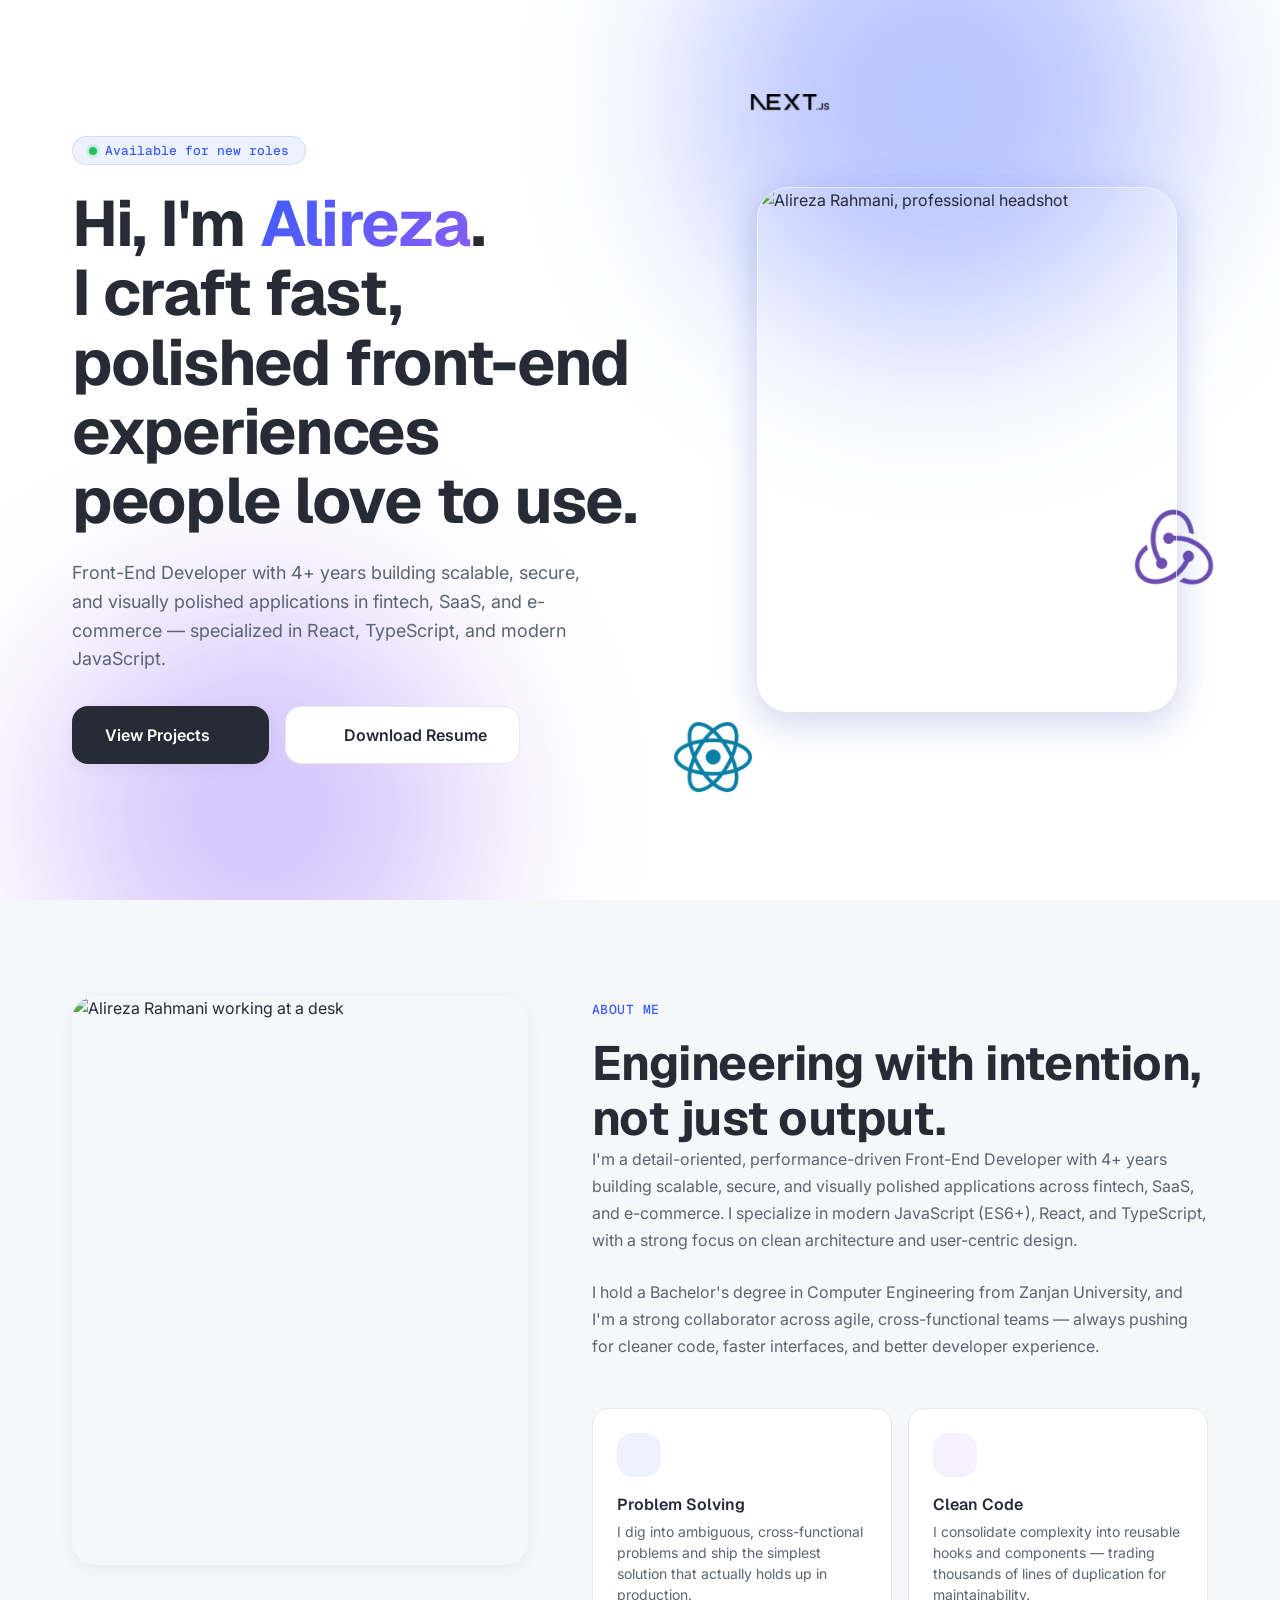
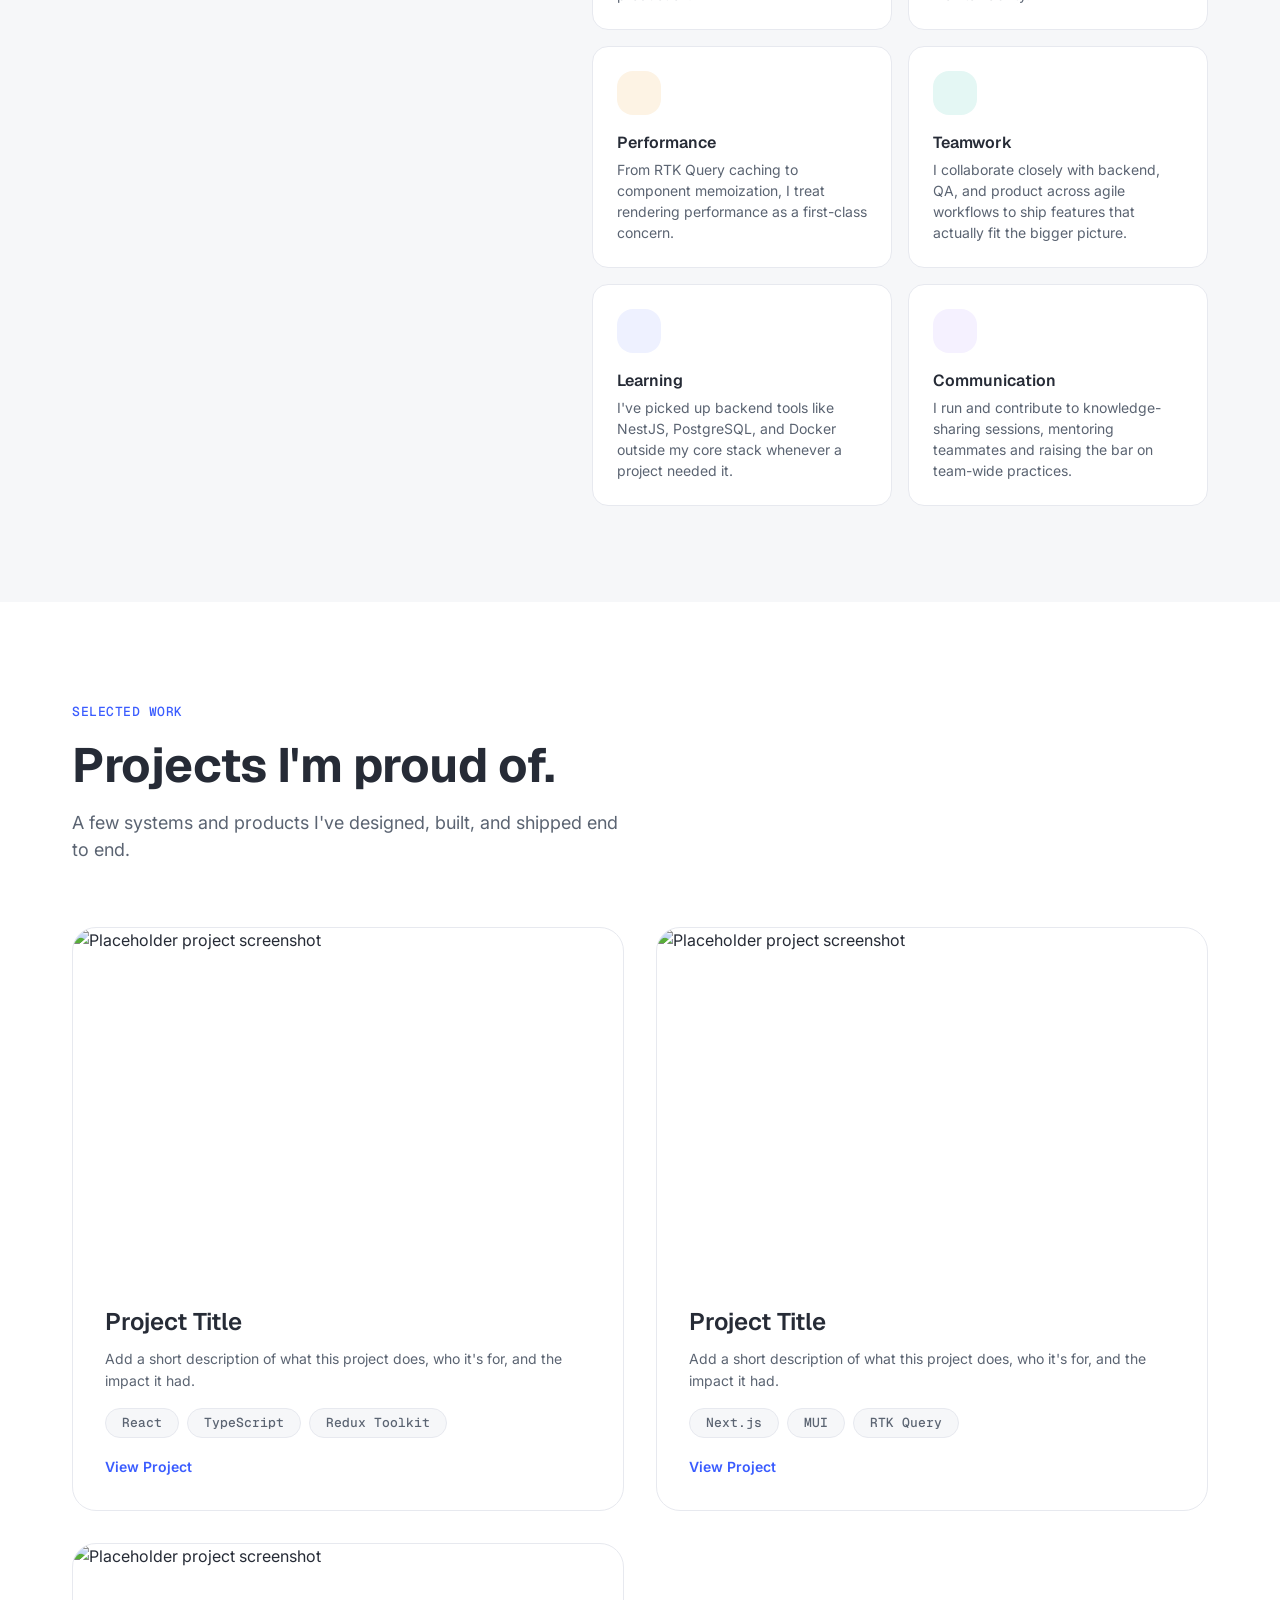
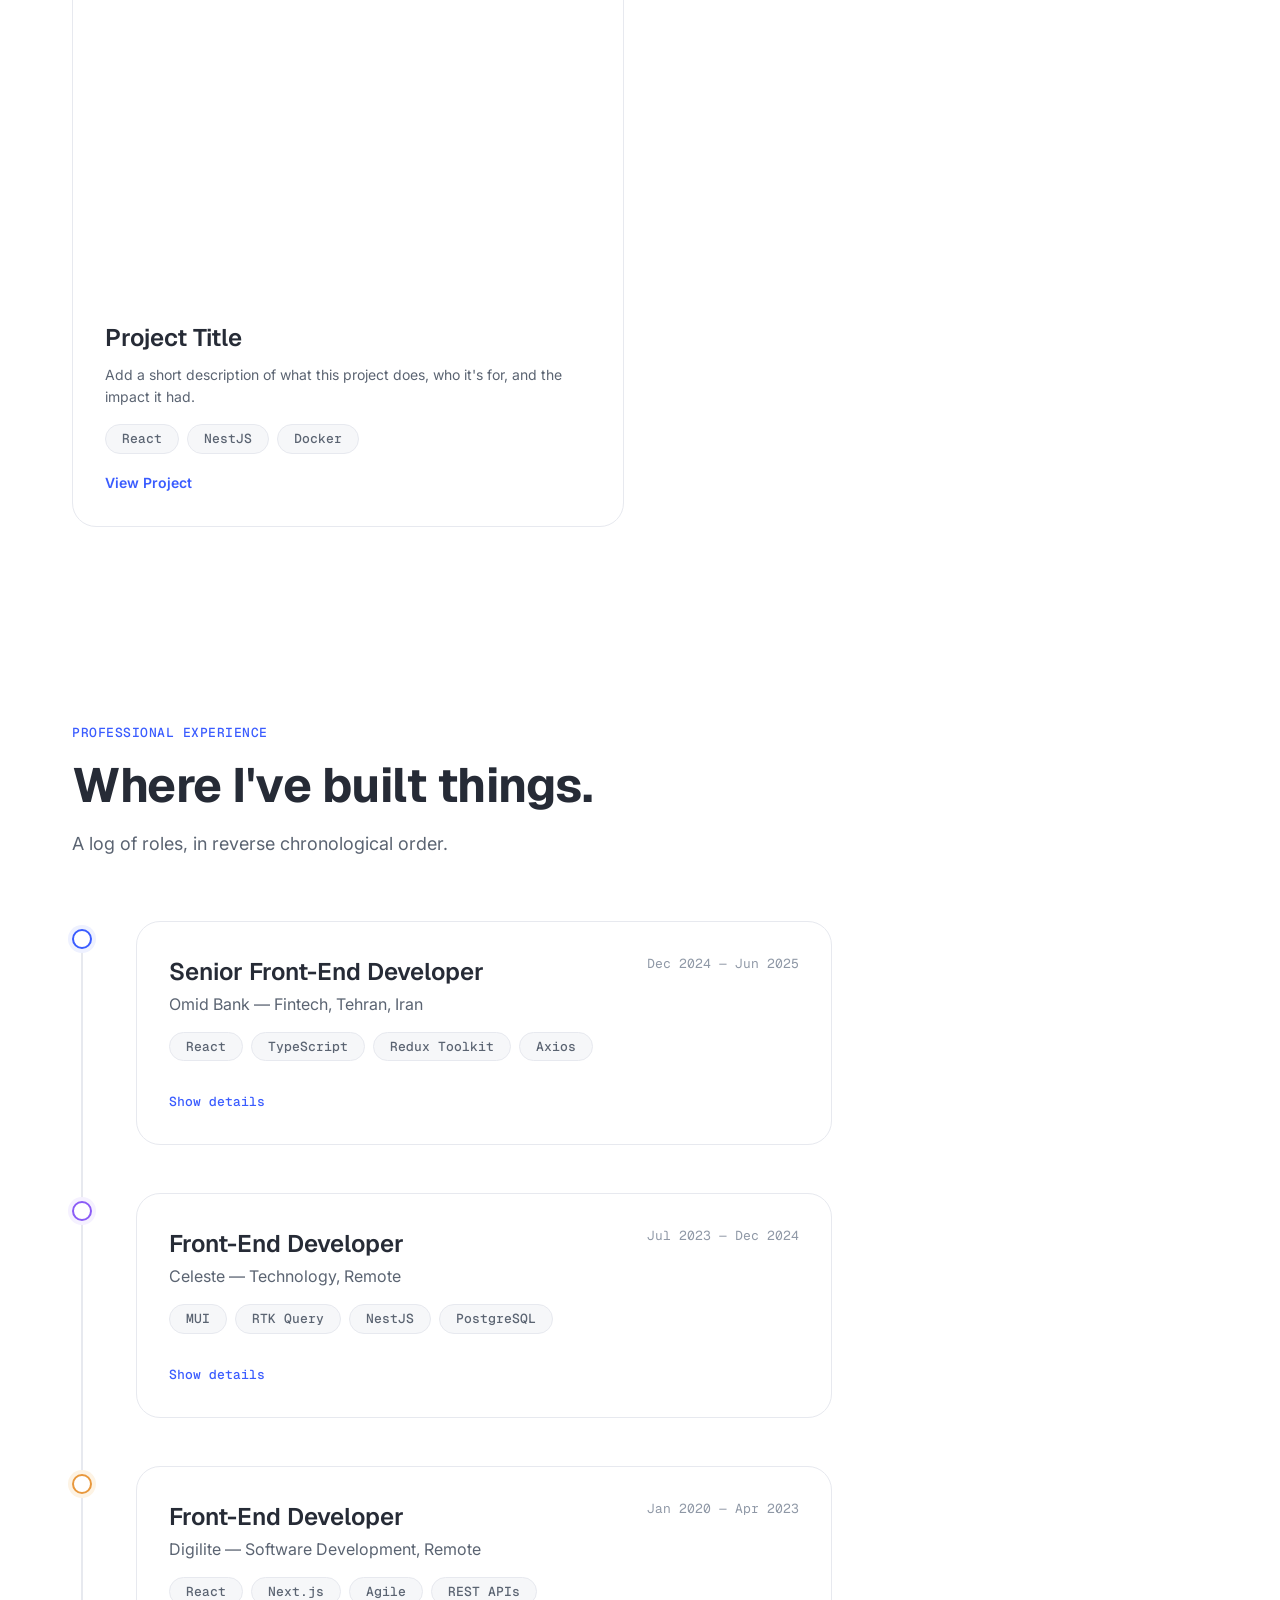
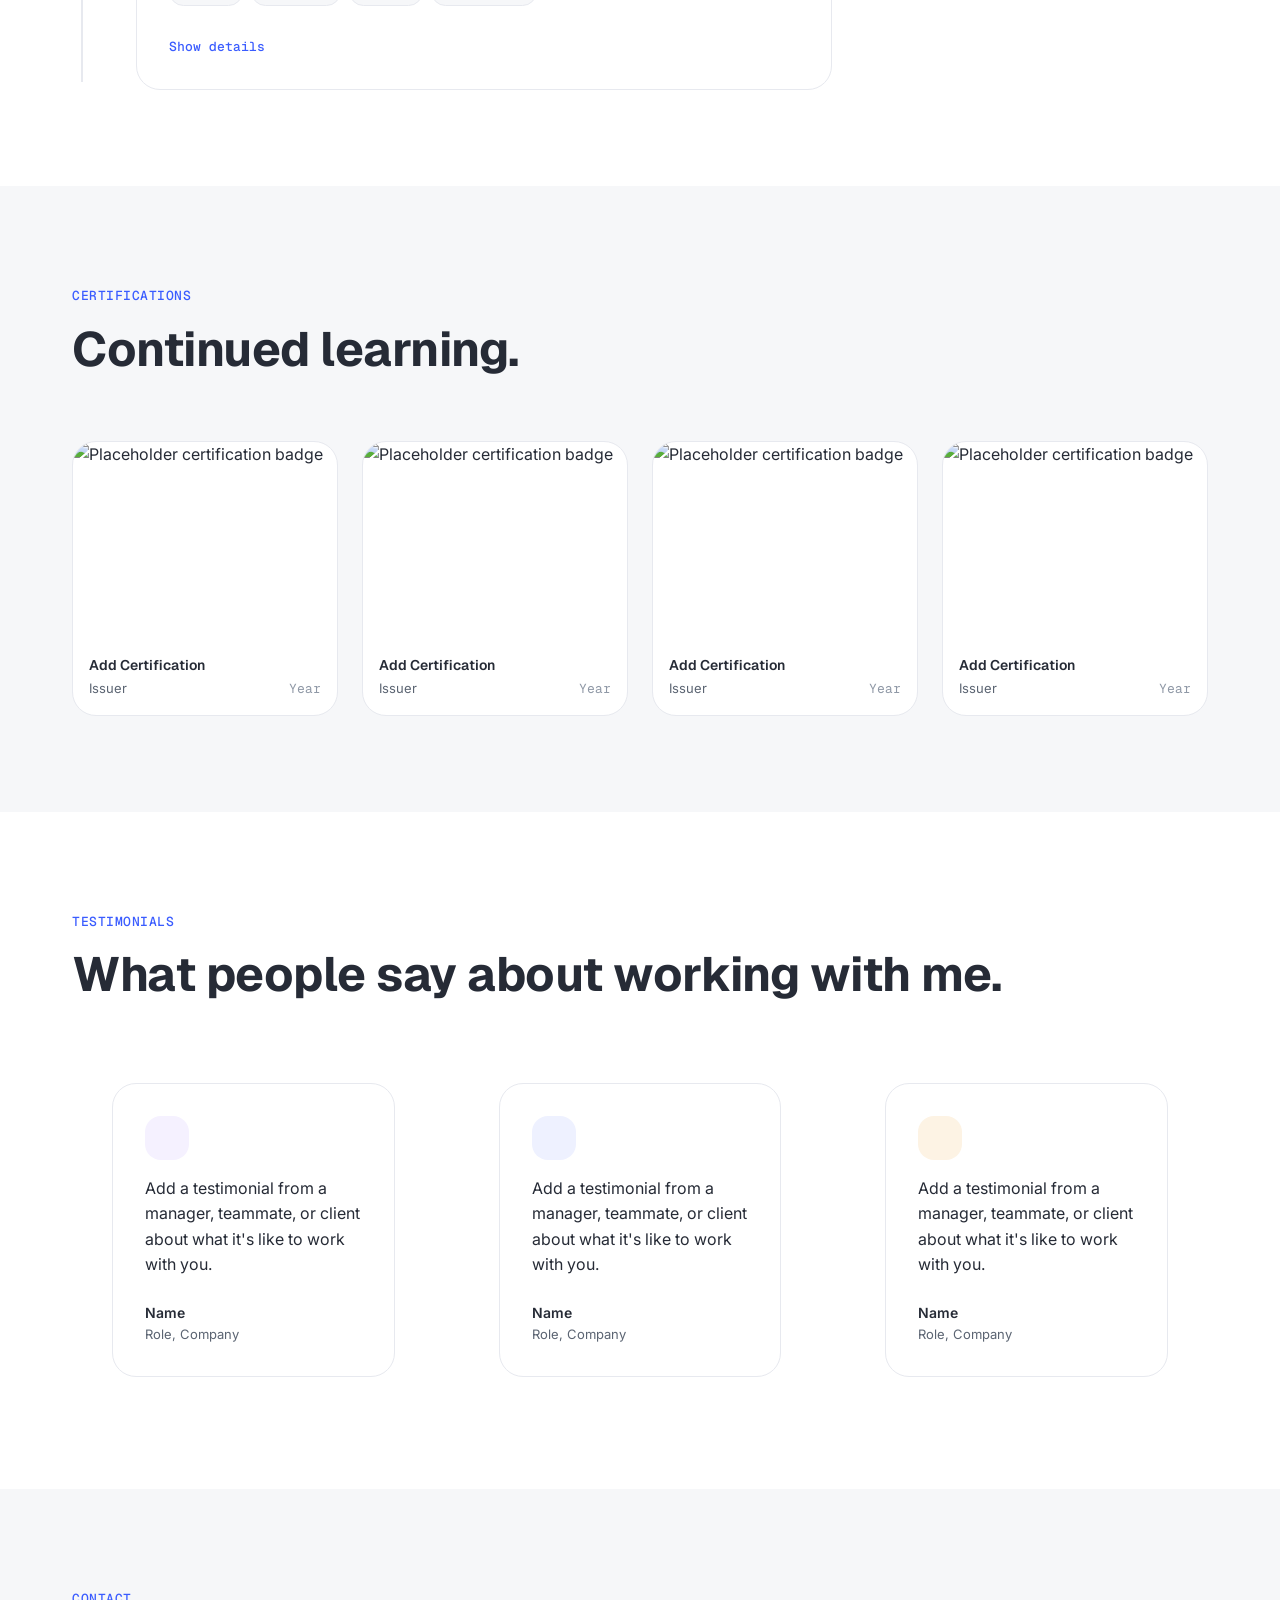
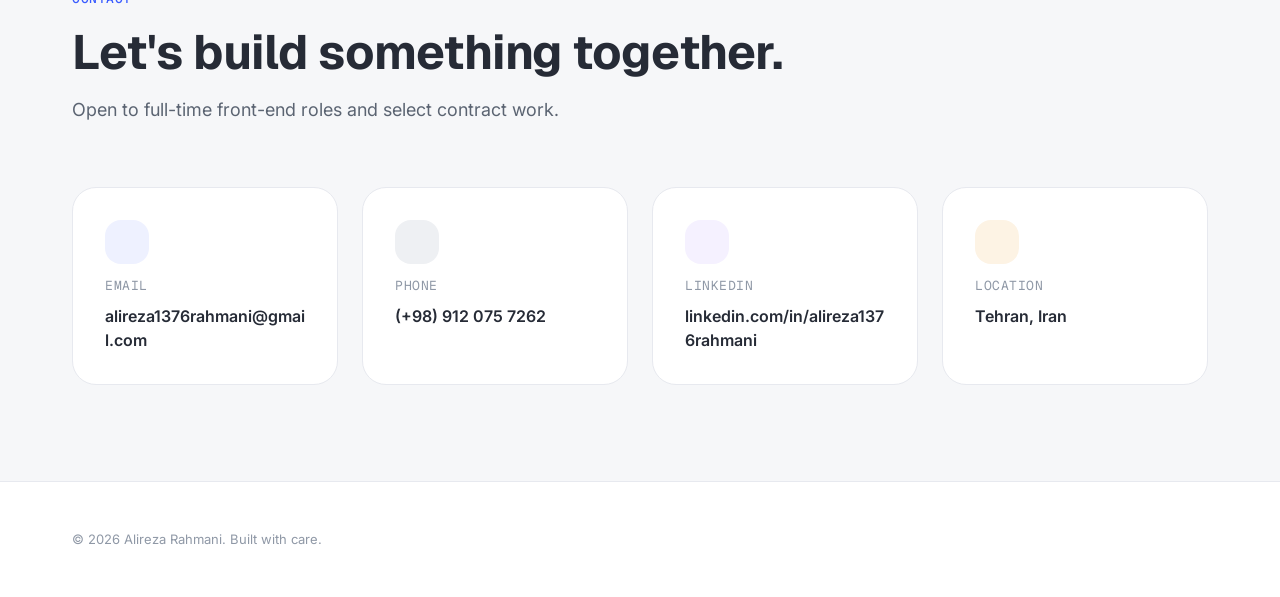
==== index.html @ b805a28c "init" ====
<!doctype html>
<html lang="en">
	<head>
		<meta charset="UTF-8" />
		<meta name="viewport" content="width=device-width, initial-scale=1.0" />
		<title>Alireza Rahmani — Front-End Developer</title>
		<meta
			name="description"
			content="Alireza Rahmani — Front-End Developer specializing in React, TypeScript, and performant, scalable UI architecture."
		/>

		<!-- Fonts: Geist (display), Inter (body), Geist Mono (utility/tags) -->
		<link rel="preconnect" href="https://fonts.googleapis.com" />
		<link rel="preconnect" href="https://fonts.gstatic.com" crossorigin />
		<link
			href="https://fonts.googleapis.com/css2?family=Geist:wght@500;600;700&family=Geist+Mono:wght@400;500&family=Inter:wght@400;500;600&display=swap"
			rel="stylesheet"
		/>

		<!-- Lucide icons -->
		<script src="https://unpkg.com/lucide@latest/dist/umd/lucide.min.js" defer></script>

		<link rel="stylesheet" href="style.css" />
	</head>
	<body>
		<main>
			<!-- ============ HERO ============ -->
			<section class="hero" id="hero">
				<div class="hero__background" aria-hidden="true">
					<div class="hero__glow hero__glow--blue"></div>
					<div class="hero__glow hero__glow--purple"></div>
					<span class="hero__token hero__token--1"><img src="./assets/next.js-315x64.png" alt="" /></span>
					<span class="hero__token hero__token--2"><img src="./assets/icons8-redux-96.png" alt="" /></span>
					<span class="hero__token hero__token--3"> <img src="./assets/React_Logo_1.png" alt="" /> </span>
				</div>

				<div class="container hero__container">
					<div class="hero__content reveal">
						<span class="badge badge--status">
							<span class="badge__dot" aria-hidden="true"></span>
							Available for new roles
						</span>

						<h1 class="hero__title">
							Hi, I'm <span class="hero__name">Alireza</span>.<br />
							I craft fast, polished front-end experiences people love to use.
						</h1>

						<p class="hero__subtitle">
							Front-End Developer with 4+ years building scalable, secure, and visually polished applications in
							fintech, SaaS, and e-commerce — specialized in React, TypeScript, and modern JavaScript.
						</p>

						<div class="hero__actions">
							<a href="#projects" class="btn btn--primary">
								View Projects
								<i data-lucide="arrow-right" aria-hidden="true"></i>
							</a>
							<a href="#" class="btn btn--secondary">
								<i data-lucide="download" aria-hidden="true"></i>
								Download Resume
							</a>
						</div>
					</div>

					<div class="hero__portrait-wrapper reveal">
						<div class="hero__portrait">
							<img
								src="https://placehold.co/560x680/EEF1FF/3A5CFF?text=Photo"
								alt="Alireza Rahmani, professional headshot"
							/>
						</div>
					</div>
				</div>
			</section>

			<!-- ============ ABOUT ============ -->
			<section class="about" id="about">
				<div class="container">
					<div class="about__grid">
						<div class="about__media reveal">
							<img
								src="https://placehold.co/640x760/F6F7F9/262B36?text=Photo"
								alt="Alireza Rahmani working at a desk"
							/>
						</div>

						<div class="about__content reveal">
							<span class="eyebrow">About Me</span>
							<h2 class="section-title">Engineering with intention, not just output.</h2>
							<p class="about__bio">
								I'm a detail-oriented, performance-driven Front-End Developer with 4+ years building scalable, secure,
								and visually polished applications across fintech, SaaS, and e-commerce. I specialize in modern
								JavaScript (ES6+), React, and TypeScript, with a strong focus on clean architecture and user-centric
								design.
							</p>
							<p class="about__bio">
								I hold a Bachelor's degree in Computer Engineering from Zanjan University, and I'm a strong collaborator
								across agile, cross-functional teams — always pushing for cleaner code, faster interfaces, and better
								developer experience.
							</p>

							<div class="strengths-grid">
								<div class="strength-card">
									<span class="icon-chip icon-chip--blue"><i data-lucide="puzzle" aria-hidden="true"></i></span>
									<h3 class="strength-card__title">Problem Solving</h3>
									<p class="strength-card__text">
										I dig into ambiguous, cross-functional problems and ship the simplest solution that actually holds
										up in production.
									</p>
								</div>
								<div class="strength-card">
									<span class="icon-chip icon-chip--purple"><i data-lucide="code-2" aria-hidden="true"></i></span>
									<h3 class="strength-card__title">Clean Code</h3>
									<p class="strength-card__text">
										I consolidate complexity into reusable hooks and components — trading thousands of lines of
										duplication for maintainability.
									</p>
								</div>
								<div class="strength-card">
									<span class="icon-chip icon-chip--amber"><i data-lucide="gauge" aria-hidden="true"></i></span>
									<h3 class="strength-card__title">Performance</h3>
									<p class="strength-card__text">
										From RTK Query caching to component memoization, I treat rendering performance as a first-class
										concern.
									</p>
								</div>
								<div class="strength-card">
									<span class="icon-chip icon-chip--teal"><i data-lucide="users" aria-hidden="true"></i></span>
									<h3 class="strength-card__title">Teamwork</h3>
									<p class="strength-card__text">
										I collaborate closely with backend, QA, and product across agile workflows to ship features that
										actually fit the bigger picture.
									</p>
								</div>
								<div class="strength-card">
									<span class="icon-chip icon-chip--blue"><i data-lucide="graduation-cap" aria-hidden="true"></i></span>
									<h3 class="strength-card__title">Learning</h3>
									<p class="strength-card__text">
										I've picked up backend tools like NestJS, PostgreSQL, and Docker outside my core stack whenever a
										project needed it.
									</p>
								</div>
								<div class="strength-card">
									<span class="icon-chip icon-chip--purple"
										><i data-lucide="message-circle" aria-hidden="true"></i
									></span>
									<h3 class="strength-card__title">Communication</h3>
									<p class="strength-card__text">
										I run and contribute to knowledge-sharing sessions, mentoring teammates and raising the bar on
										team-wide practices.
									</p>
								</div>
							</div>
						</div>
					</div>
				</div>
			</section>

			<!-- ============ PROJECTS ============ -->
			<section class="projects" id="projects">
				<div class="container">
					<div class="section-header reveal">
						<span class="eyebrow">Selected Work</span>
						<h2 class="section-title">Projects I'm proud of.</h2>
						<p class="section-subtitle">A few systems and products I've designed, built, and shipped end to end.</p>
					</div>

					<div class="projects-grid">
						<article class="project-card accent-bar accent-bar--blue reveal">
							<div class="project-card__media">
								<img
									src="https://placehold.co/800x500/EEF1FF/3A5CFF?text=Project+1"
									alt="Placeholder project screenshot"
								/>
							</div>
							<div class="project-card__body">
								<h3 class="project-card__title">Project Title</h3>
								<p class="project-card__text">
									Add a short description of what this project does, who it's for, and the impact it had.
								</p>
								<ul class="badge-list">
									<li class="badge badge--tag">React</li>
									<li class="badge badge--tag">TypeScript</li>
									<li class="badge badge--tag">Redux Toolkit</li>
								</ul>
								<a href="#" class="project-card__link"
									>View Project <i data-lucide="arrow-right" aria-hidden="true"></i
								></a>
							</div>
						</article>

						<article class="project-card accent-bar accent-bar--purple reveal">
							<div class="project-card__media">
								<img
									src="https://placehold.co/800x500/F5F1FF/8B5CF6?text=Project+2"
									alt="Placeholder project screenshot"
								/>
							</div>
							<div class="project-card__body">
								<h3 class="project-card__title">Project Title</h3>
								<p class="project-card__text">
									Add a short description of what this project does, who it's for, and the impact it had.
								</p>
								<ul class="badge-list">
									<li class="badge badge--tag">Next.js</li>
									<li class="badge badge--tag">MUI</li>
									<li class="badge badge--tag">RTK Query</li>
								</ul>
								<a href="#" class="project-card__link"
									>View Project <i data-lucide="arrow-right" aria-hidden="true"></i
								></a>
							</div>
						</article>

						<article class="project-card accent-bar accent-bar--amber reveal">
							<div class="project-card__media">
								<img
									src="https://placehold.co/800x500/EEF1FF/3A5CFF?text=Project+3"
									alt="Placeholder project screenshot"
								/>
							</div>
							<div class="project-card__body">
								<h3 class="project-card__title">Project Title</h3>
								<p class="project-card__text">
									Add a short description of what this project does, who it's for, and the impact it had.
								</p>
								<ul class="badge-list">
									<li class="badge badge--tag">React</li>
									<li class="badge badge--tag">NestJS</li>
									<li class="badge badge--tag">Docker</li>
								</ul>
								<a href="#" class="project-card__link"
									>View Project <i data-lucide="arrow-right" aria-hidden="true"></i
								></a>
							</div>
						</article>
					</div>
				</div>
			</section>

			<!-- ============ EXPERIENCE ============ -->
			<section class="experience" id="experience">
				<div class="container">
					<div class="section-header reveal">
						<span class="eyebrow">Professional Experience</span>
						<h2 class="section-title">Where I've built things.</h2>
						<p class="section-subtitle">A log of roles, in reverse chronological order.</p>
					</div>

					<ol class="timeline">
						<li class="timeline__item reveal">
							<span class="timeline__node timeline__node--blue" aria-hidden="true"></span>
							<div class="timeline__card">
								<div class="timeline__header">
									<div>
										<h3 class="timeline__role">Senior Front-End Developer</h3>
										<p class="timeline__company">Omid Bank — Fintech, Tehran, Iran</p>
									</div>
									<span class="timeline__dates">Dec 2024 — Jun 2025</span>
								</div>
								<ul class="badge-list">
									<li class="badge badge--tag">React</li>
									<li class="badge badge--tag">TypeScript</li>
									<li class="badge badge--tag">Redux Toolkit</li>
									<li class="badge badge--tag">Axios</li>
								</ul>
								<button type="button" class="timeline__toggle" aria-expanded="false" aria-controls="exp-1-body">
									<span class="timeline__toggle-label">Show details</span>
									<i data-lucide="chevron-down" aria-hidden="true"></i>
								</button>
								<div class="timeline__details-body" id="exp-1-body">
									<div class="timeline__details-inner">
										<ul class="timeline__list">
											<li>
												Optimized drawer and modal management, eliminating 2 files with more than 3,000 lines of code by
												consolidating logic into a custom React hook, improving maintainability and performance.
											</li>
											<li>
												Implemented custom Axios interceptors for encryption and decryption, enhancing API security and
												safeguarding sensitive user data.
											</li>
											<li>
												Developed a logging tool that streamlined debugging processes, benefiting both backend
												development and QA teams.
											</li>
											<li>
												Built key banking features, including internal money transfers, cheque processing, loans, and
												guarantees, facilitating smooth and secure financial operations.
											</li>
										</ul>
									</div>
								</div>
							</div>
						</li>

						<li class="timeline__item reveal">
							<span class="timeline__node timeline__node--purple" aria-hidden="true"></span>
							<div class="timeline__card">
								<div class="timeline__header">
									<div>
										<h3 class="timeline__role">Front-End Developer</h3>
										<p class="timeline__company">Celeste — Technology, Remote</p>
									</div>
									<span class="timeline__dates">Jul 2023 — Dec 2024</span>
								</div>
								<ul class="badge-list">
									<li class="badge badge--tag">MUI</li>
									<li class="badge badge--tag">RTK Query</li>
									<li class="badge badge--tag">NestJS</li>
									<li class="badge badge--tag">PostgreSQL</li>
								</ul>
								<button type="button" class="timeline__toggle" aria-expanded="false" aria-controls="exp-2-body">
									<span class="timeline__toggle-label">Show details</span>
									<i data-lucide="chevron-down" aria-hidden="true"></i>
								</button>
								<div class="timeline__details-body" id="exp-2-body">
									<div class="timeline__details-inner">
										<ul class="timeline__list">
											<li>
												Customized MUI components, particularly mui-datagrid, to align precisely with project
												requirements and enhance UI/UX consistency.
											</li>
											<li>
												Took initiative in project management, contributing to technical decision-making that improved
												developer experience and team workflow.
											</li>
											<li>
												Developed automated test scenarios and web scrapers using Selenium to streamline QA processes
												and data collection.
											</li>
											<li>
												Contributed to backend development tasks using NestJS, TypeORM, PostgreSQL, and Docker,
												supporting fullstack feature implementation.
											</li>
											<li>
												Implemented and optimized API requests using Redux Toolkit Query (RTK Query) with baseQuery for
												cleaner and more efficient data handling.
											</li>
										</ul>
									</div>
								</div>
							</div>
						</li>

						<li class="timeline__item reveal">
							<span class="timeline__node timeline__node--amber" aria-hidden="true"></span>
							<div class="timeline__card">
								<div class="timeline__header">
									<div>
										<h3 class="timeline__role">Front-End Developer</h3>
										<p class="timeline__company">Digilite — Software Development, Remote</p>
									</div>
									<span class="timeline__dates">Jan 2020 — Apr 2023</span>
								</div>
								<ul class="badge-list">
									<li class="badge badge--tag">React</li>
									<li class="badge badge--tag">Next.js</li>
									<li class="badge badge--tag">Agile</li>
									<li class="badge badge--tag">REST APIs</li>
								</ul>
								<button type="button" class="timeline__toggle" aria-expanded="false" aria-controls="exp-3-body">
									<span class="timeline__toggle-label">Show details</span>
									<i data-lucide="chevron-down" aria-hidden="true"></i>
								</button>
								<div class="timeline__details-body" id="exp-3-body">
									<div class="timeline__details-inner">
										<ul class="timeline__list">
											<li>
												Collaborated with cross-functional teams to gather requirements and deliver 4 successful
												projects using React and Next.js.
											</li>
											<li>
												Utilized agile methodologies to manage project timelines and deliverables, ensuring on-time
												delivery of all features.
											</li>
											<li>
												Actively contributed to the company's knowledge-sharing sessions, enhancing team expertise in
												modern web development technologies.
											</li>
											<li>
												Designed and implemented a comprehensive web development strategy, developing reusable
												components that significantly enhanced application performance and maintainability.
											</li>
										</ul>
									</div>
								</div>
							</div>
						</li>
					</ol>
				</div>
			</section>

			<!-- ============ CERTIFICATIONS ============ -->
			<section class="certifications" id="certifications">
				<div class="container">
					<div class="section-header reveal">
						<span class="eyebrow">Certifications</span>
						<h2 class="section-title">Continued learning.</h2>
					</div>

					<div class="certifications-grid">
						<article class="cert-card accent-bar accent-bar--teal reveal">
							<div class="cert-card__media">
								<img src="https://placehold.co/400x300/E4F7F4/2BB8A8?text=Cert" alt="Placeholder certification badge" />
							</div>
							<h3 class="cert-card__title">Add Certification</h3>
							<p class="cert-card__meta">Issuer <span class="cert-card__date">Year</span></p>
						</article>

						<article class="cert-card accent-bar accent-bar--amber reveal">
							<div class="cert-card__media">
								<img src="https://placehold.co/400x300/FDF3E4/E8983D?text=Cert" alt="Placeholder certification badge" />
							</div>
							<h3 class="cert-card__title">Add Certification</h3>
							<p class="cert-card__meta">Issuer <span class="cert-card__date">Year</span></p>
						</article>

						<article class="cert-card accent-bar accent-bar--purple reveal">
							<div class="cert-card__media">
								<img src="https://placehold.co/400x300/F5F1FF/8B5CF6?text=Cert" alt="Placeholder certification badge" />
							</div>
							<h3 class="cert-card__title">Add Certification</h3>
							<p class="cert-card__meta">Issuer <span class="cert-card__date">Year</span></p>
						</article>

						<article class="cert-card accent-bar accent-bar--blue reveal">
							<div class="cert-card__media">
								<img src="https://placehold.co/400x300/EEF1FF/3A5CFF?text=Cert" alt="Placeholder certification badge" />
							</div>
							<h3 class="cert-card__title">Add Certification</h3>
							<p class="cert-card__meta">Issuer <span class="cert-card__date">Year</span></p>
						</article>
					</div>
				</div>
			</section>

			<!-- ============ TESTIMONIALS ============ -->
			<section class="testimonials" id="testimonials">
				<div class="container">
					<div class="section-header reveal">
						<span class="eyebrow">Testimonials</span>
						<h2 class="section-title">What people say about working with me.</h2>
					</div>

					<div class="testimonials-grid">
						<figure class="testimonial-card reveal">
							<span class="icon-chip icon-chip--purple"><i data-lucide="quote" aria-hidden="true"></i></span>
							<blockquote class="testimonial-card__quote">
								Add a testimonial from a manager, teammate, or client about what it's like to work with you.
							</blockquote>
							<figcaption class="testimonial-card__author">
								<span class="testimonial-card__name">Name</span>
								<span class="testimonial-card__role">Role, Company</span>
							</figcaption>
						</figure>

						<figure class="testimonial-card reveal">
							<span class="icon-chip icon-chip--blue"><i data-lucide="quote" aria-hidden="true"></i></span>
							<blockquote class="testimonial-card__quote">
								Add a testimonial from a manager, teammate, or client about what it's like to work with you.
							</blockquote>
							<figcaption class="testimonial-card__author">
								<span class="testimonial-card__name">Name</span>
								<span class="testimonial-card__role">Role, Company</span>
							</figcaption>
						</figure>

						<figure class="testimonial-card reveal">
							<span class="icon-chip icon-chip--amber"><i data-lucide="quote" aria-hidden="true"></i></span>
							<blockquote class="testimonial-card__quote">
								Add a testimonial from a manager, teammate, or client about what it's like to work with you.
							</blockquote>
							<figcaption class="testimonial-card__author">
								<span class="testimonial-card__name">Name</span>
								<span class="testimonial-card__role">Role, Company</span>
							</figcaption>
						</figure>
					</div>
				</div>
			</section>

			<!-- ============ CONTACT ============ -->
			<section class="contact" id="contact">
				<div class="container">
					<div class="section-header reveal">
						<span class="eyebrow">Contact</span>
						<h2 class="section-title">Let's build something together.</h2>
						<p class="section-subtitle">Open to full-time front-end roles and select contract work.</p>
					</div>

					<div class="contact-grid">
						<a href="mailto:alireza1376rahmani@gmail.com" class="contact-card reveal">
							<span class="icon-chip icon-chip--blue"><i data-lucide="mail" aria-hidden="true"></i></span>
							<span class="contact-card__label">Email</span>
							<span class="contact-card__value">alireza1376rahmani@gmail.com</span>
						</a>

						<a href="tel:+989120757262" class="contact-card reveal">
							<span class="icon-chip icon-chip--neutral"><i data-lucide="phone" aria-hidden="true"></i></span>
							<span class="contact-card__label">Phone</span>
							<span class="contact-card__value">(+98) 912 075 7262</span>
						</a>

						<a
							href="https://linkedin.com/in/alireza1376rahmani"
							class="contact-card reveal"
							target="_blank"
							rel="noopener"
						>
							<span class="icon-chip icon-chip--purple"><i data-lucide="linkedin" aria-hidden="true"></i></span>
							<span class="contact-card__label">LinkedIn</span>
							<span class="contact-card__value">linkedin.com/in/alireza1376rahmani</span>
						</a>

						<div class="contact-card reveal">
							<span class="icon-chip icon-chip--amber"><i data-lucide="map-pin" aria-hidden="true"></i></span>
							<span class="contact-card__label">Location</span>
							<span class="contact-card__value">Tehran, Iran</span>
						</div>
					</div>
				</div>
			</section>
		</main>

		<footer class="footer">
			<div class="container footer__container">
				<p class="footer__copy">© 2026 Alireza Rahmani. Built with care.</p>
				<div class="footer__socials">
					<a href="https://linkedin.com/in/alireza1376rahmani" aria-label="LinkedIn" target="_blank" rel="noopener"
						><i data-lucide="linkedin" aria-hidden="true"></i
					></a>
					<a href="mailto:alireza1376rahmani@gmail.com" aria-label="Email"
						><i data-lucide="mail" aria-hidden="true"></i
					></a>
					<a href="tel:+989120757262" aria-label="Phone"><i data-lucide="phone" aria-hidden="true"></i></a>
				</div>
			</div>
		</footer>

		<script>
			document.addEventListener("DOMContentLoaded", function () {
				if (window.lucide) lucide.createIcons();

				var prefersReducedMotion = window.matchMedia("(prefers-reduced-motion: reduce)").matches;
				var revealEls = document.querySelectorAll(".reveal");

				if (prefersReducedMotion || !("IntersectionObserver" in window)) {
					revealEls.forEach(function (el) {
						el.classList.add("is-visible");
					});
					return;
				}

				var observer = new IntersectionObserver(
					function (entries) {
						entries.forEach(function (entry) {
							if (entry.isIntersecting) {
								entry.target.classList.add("is-visible");
								observer.unobserve(entry.target);
							}
						});
					},
					{ threshold: 0.15, rootMargin: "0px 0px -60px 0px" },
				);

				revealEls.forEach(function (el) {
					observer.observe(el);
				});

				// Experience timeline accordion — animated height + fade/slide
				// handled entirely in CSS via the .is-open class; this just
				// syncs the toggle button, aria-expanded, and the panel.
				document.querySelectorAll(".timeline__toggle").forEach(function (btn) {
					var label = btn.querySelector(".timeline__toggle-label");

					btn.addEventListener("click", function () {
						var expanded = btn.getAttribute("aria-expanded") === "true";
						var panel = document.getElementById(btn.getAttribute("aria-controls"));

						btn.setAttribute("aria-expanded", String(!expanded));
						btn.classList.toggle("is-open", !expanded);
						if (label) label.textContent = expanded ? "Show details" : "Hide details";
						if (panel) panel.classList.toggle("is-open", !expanded);
					});
				});
			});
		</script>
	</body>
</html>
---- style.css ----
*,
*::before,
*::after {
	box-sizing: border-box;
}

html {
	scroll-behavior: smooth;
}

body {
	margin: 0;
	font-family:
		"Inter",
		-apple-system,
		BlinkMacSystemFont,
		sans-serif;
	font-size: 16px;
	line-height: 1.5;
	color: #262b36;
	background: #ffffff;
	-webkit-font-smoothing: antialiased;
	-moz-osx-font-smoothing: grayscale;
}

img {
	max-width: 100%;
	display: block;
}

a {
	color: inherit;
}

ul,
ol {
	margin: 0;
}

h1,
h2,
h3,
p {
	margin: 0;
}

:focus-visible {
	outline: 2px solid #3a5cff;
	outline-offset: 3px;
	border-radius: 8px;
}

@media (prefers-reduced-motion: reduce) {
	*,
	*::before,
	*::after {
		animation-duration: 0.01ms !important;
		animation-iteration-count: 1 !important;
		transition-duration: 0.01ms !important;
		scroll-behavior: auto !important;
	}
}
@keyframes drift {
	0%,
	100% {
		transform: translate(0, 0) scale(1);
	}
	50% {
		transform: translate(-24px, 20px) scale(1.05);
	}
}
@keyframes float {
	0%,
	100% {
		transform: translateY(0);
	}
	50% {
		transform: translateY(-12px);
	}
}
@keyframes pulse-dot {
	0%,
	100% {
		opacity: 1;
	}
	50% {
		opacity: 0.4;
	}
}
.container {
	max-width: 1200px;
	margin: 0 auto;
	padding: 0 32px;
}
@media (max-width: 640px) {
	.container {
		padding: 0 24px;
	}
}

section {
	padding: 96px 0;
}
@media (max-width: 1024px) {
	section {
		padding: 64px 0;
	}
}

.about,
.certifications,
.contact {
	background: #f6f7f9;
}

.reveal {
	opacity: 0;
	transform: translateY(24px);
	transition:
		opacity 550ms cubic-bezier(0.16, 1, 0.3, 1),
		transform 550ms cubic-bezier(0.16, 1, 0.3, 1);
}
.reveal.is-visible {
	opacity: 1;
	transform: translateY(0);
}

.eyebrow {
	display: inline-block;
	font-family: "Geist Mono", "JetBrains Mono", ui-monospace, SFMono-Regular, monospace;
	font-size: 13px;
	font-weight: 500;
	letter-spacing: 0.04em;
	text-transform: uppercase;
	color: #3a5cff;
	margin-bottom: 16px;
}

.section-title {
	font-family:
		"Geist",
		"Inter",
		-apple-system,
		BlinkMacSystemFont,
		sans-serif;
	font-size: 48px;
	font-weight: 700;
	letter-spacing: -0.01em;
	line-height: 1.15;
	color: #262b36;
}
@media (max-width: 1024px) {
	.section-title {
		font-size: 32px;
	}
}

.section-subtitle {
	font-size: 18px;
	color: #5b6472;
	margin-top: 16px;
	max-width: 560px;
}

.section-header {
	margin-bottom: 64px;
}

.icon-chip {
	display: inline-flex;
	align-items: center;
	justify-content: center;
	width: 44px;
	height: 44px;
	border-radius: 16px;
	flex-shrink: 0;
	transition: transform 350ms cubic-bezier(0.22, 1, 0.36, 1);
}
.icon-chip i {
	width: 20px;
	height: 20px;
}
.icon-chip--blue {
	background: #eef1ff;
	color: #3a5cff;
}
.icon-chip--purple {
	background: #f5f1ff;
	color: #8b5cf6;
}
.icon-chip--amber {
	background: #fdf3e4;
	color: #e8983d;
}
.icon-chip--teal {
	background: #e4f7f4;
	color: #2bb8a8;
}
.icon-chip--neutral {
	background: #eef0f3;
	color: #4b5568;
}

.accent-bar {
	border-top: 3px solid transparent;
}
.accent-bar--blue {
	border-top-color: #3a5cff;
}
.accent-bar--purple {
	border-top-color: #8b5cf6;
}
.accent-bar--amber {
	border-top-color: #e8983d;
}
.accent-bar--teal {
	border-top-color: #2bb8a8;
}

.badge {
	display: inline-flex;
	align-items: center;
	gap: 8px;
	font-family: "Geist Mono", "JetBrains Mono", ui-monospace, SFMono-Regular, monospace;
	font-size: 13px;
	font-weight: 500;
	padding: 4px 16px;
	border-radius: 999px;
	white-space: nowrap;
}
.badge--status {
	background: #eef1ff;
	color: #3a5cff;
	border: 1px solid rgba(58, 92, 255, 0.15);
}
.badge--tag {
	background: #f6f7f9;
	color: #5b6472;
	border: 1px solid #e7e9ef;
}
.badge__dot {
	width: 8px;
	height: 8px;
	border-radius: 50%;
	background: #22c55e;
	box-shadow: 0 0 0 3px rgba(34, 197, 94, 0.15);
	animation: pulse-dot 2.6s ease-in-out infinite;
}

.badge-list {
	display: flex;
	flex-wrap: wrap;
	gap: 8px;
	list-style: none;
	padding: 0;
	margin: 16px 0;
}

.btn {
	display: inline-flex;
	align-items: center;
	gap: 8px;
	font-family:
		"Inter",
		-apple-system,
		BlinkMacSystemFont,
		sans-serif;
	font-size: 16px;
	font-weight: 600;
	padding: 16px 32px;
	border-radius: 16px;
	border: 1px solid transparent;
	cursor: pointer;
	text-decoration: none;
	transition:
		transform 350ms cubic-bezier(0.22, 1, 0.36, 1),
		box-shadow 350ms cubic-bezier(0.22, 1, 0.36, 1),
		background 350ms cubic-bezier(0.22, 1, 0.36, 1),
		color 350ms cubic-bezier(0.22, 1, 0.36, 1),
		border-color 350ms cubic-bezier(0.22, 1, 0.36, 1);
}
.btn i {
	width: 18px;
	height: 18px;
}
.btn--primary {
	background: #262b36;
	color: #fff;
	box-shadow: 0 4px 16px rgba(38, 43, 54, 0.06);
}
.btn--primary:hover {
	transform: translateY(-2px) scale(1.02);
	background: #3a5cff;
	box-shadow:
		0 12px 32px rgba(38, 43, 54, 0.08),
		0 8px 40px rgba(58, 92, 255, 0.18);
}
.btn--secondary {
	background: #ffffff;
	color: #262b36;
	border-color: #e7e9ef;
}
.btn--secondary:hover {
	transform: translateY(-2px);
	border-color: #3a5cff;
	color: #3a5cff;
	box-shadow: 0 4px 16px rgba(38, 43, 54, 0.06);
}

.hero {
	position: relative;
	min-height: 100vh;
	display: flex;
	align-items: center;
	overflow: hidden;
	padding: 96px 0;
}
.hero__background {
	position: absolute;
	inset: 0;
	z-index: 0;
	pointer-events: none;
}
.hero__glow {
	position: absolute;
	border-radius: 50%;
	filter: blur(90px);
	opacity: 0.35;
	animation: drift 20s ease-in-out infinite;
}
.hero__glow--blue {
	width: 480px;
	height: 480px;
	background: #3a5cff;
	top: -140px;
	right: 8%;
}
.hero__glow--purple {
	width: 420px;
	height: 420px;
	background: #8b5cf6;
	bottom: -120px;
	left: 4%;
	animation-delay: -10s;
}
.hero__token {
	position: absolute;
	z-index: 1;
	width: 110px;
	height: 110px;
	padding: 4px 16px;
	border-radius: 100%;
	/* background: rgba(255, 255, 255, 0.75); */
	backdrop-filter: blur(8px);
	/* border: 1px solid #e7e9ef; */
	/* box-shadow: 0 1px 2px rgba(38, 43, 54, 0.04); */
	color: #5b6472;
	animation: float 5s ease-in-out infinite;
}
.hero__token--1 {
	top: 10%;
	right: 34%;
}
.hero__token--2 {
	top: 56%;
	right: 4%;
	animation-delay: -1.5s;
}
.hero__token--3 {
	bottom: 8%;
	right: 40%;
	animation-delay: -3s;
}
@media (max-width: 1024px) {
	.hero__token {
		display: none;
	}
}
.hero__container {
	position: relative;
	z-index: 20;
	display: grid;
	grid-template-columns: 1.1fr 0.9fr;
	gap: 64px;
	align-items: center;
}
@media (max-width: 1024px) {
	.hero__container {
		grid-template-columns: 1fr;
		text-align: center;
	}
}
.hero__title {
	font-family:
		"Geist",
		"Inter",
		-apple-system,
		BlinkMacSystemFont,
		sans-serif;
	font-size: 64px;
	font-weight: 700;
	line-height: 1.08;
	letter-spacing: -0.02em;
	color: #262b36;
	margin: 24px 0;
}
@media (max-width: 1024px) {
	.hero__title {
		font-size: 44px;
	}
}
@media (max-width: 640px) {
	.hero__title {
		font-size: 34px;
	}
}
.hero__name {
	background: linear-gradient(135deg, #3a5cff 0%, #8b5cf6 100%);
	-webkit-background-clip: text;
	background-clip: text;
	color: transparent;
}
.hero__subtitle {
	font-size: 18px;
	color: #5b6472;
	max-width: 520px;
	line-height: 1.6;
	margin-bottom: 32px;
}
@media (max-width: 1024px) {
	.hero__subtitle {
		margin-left: auto;
		margin-right: auto;
	}
}
.hero__actions {
	display: flex;
	gap: 16px;
	flex-wrap: wrap;
}
@media (max-width: 1024px) {
	.hero__actions {
		justify-content: center;
	}
}
.hero__portrait-wrapper {
	display: flex;
	justify-content: center;
}
.hero__portrait {
	width: 100%;
	max-width: 420px;
	aspect-ratio: 4/5;
	border-radius: 32px;
	overflow: hidden;
	box-shadow:
		0 12px 32px rgba(38, 43, 54, 0.08),
		0 8px 40px rgba(58, 92, 255, 0.18);
	border: 1px solid rgba(255, 255, 255, 0.6);
}
.hero__portrait img {
	width: 100%;
	height: 100%;
	object-fit: cover;
}

.about__grid {
	display: grid;
	grid-template-columns: 0.85fr 1.15fr;
	gap: 64px;
	align-items: start;
}
@media (max-width: 1024px) {
	.about__grid {
		grid-template-columns: 1fr;
	}
}
.about__media img {
	width: 100%;
	aspect-ratio: 4/5;
	object-fit: cover;
	border-radius: 24px;
	box-shadow: 0 4px 16px rgba(38, 43, 54, 0.06);
}
@media (max-width: 1024px) {
	.about__media img {
		aspect-ratio: 16/9;
		max-width: 480px;
		margin: 0 auto;
	}
}
.about__bio {
	font-size: 16px;
	color: #5b6472;
	line-height: 1.7;
	margin-bottom: 24px;
}

.strengths-grid {
	display: grid;
	grid-template-columns: repeat(2, 1fr);
	gap: 16px;
	margin-top: 48px;
}
@media (max-width: 640px) {
	.strengths-grid {
		grid-template-columns: 1fr;
	}
}

.strength-card {
	background: #ffffff;
	border: 1px solid #e7e9ef;
	border-radius: 16px;
	padding: 24px;
	transition:
		transform 350ms cubic-bezier(0.22, 1, 0.36, 1),
		box-shadow 350ms cubic-bezier(0.22, 1, 0.36, 1);
}
.strength-card:hover {
	transform: translateY(-4px);
	box-shadow: 0 4px 16px rgba(38, 43, 54, 0.06);
}
.strength-card .icon-chip {
	margin-bottom: 16px;
}
.strength-card__title {
	font-family:
		"Geist",
		"Inter",
		-apple-system,
		BlinkMacSystemFont,
		sans-serif;
	font-size: 16px;
	font-weight: 600;
	margin-bottom: 4px;
}
.strength-card__text {
	font-size: 14px;
	color: #5b6472;
	line-height: 1.5;
}

.projects-grid {
	display: grid;
	grid-template-columns: repeat(2, 1fr);
	gap: 32px;
}
@media (max-width: 1024px) {
	.projects-grid {
		grid-template-columns: 1fr;
	}
}

.project-card {
	background: #ffffff;
	border: 1px solid #e7e9ef;
	border-radius: 24px;
	overflow: hidden;
	transition:
		transform 350ms cubic-bezier(0.22, 1, 0.36, 1),
		box-shadow 350ms cubic-bezier(0.22, 1, 0.36, 1);
}
.project-card:hover {
	transform: translateY(-6px);
	box-shadow: 0 12px 32px rgba(38, 43, 54, 0.08);
}
.project-card:hover .project-card__media img {
	transform: scale(1.05);
}
.project-card__media {
	aspect-ratio: 16/10;
	overflow: hidden;
}
.project-card__media img {
	width: 100%;
	height: 100%;
	object-fit: cover;
	transition: transform 700ms cubic-bezier(0.22, 1, 0.36, 1);
}
.project-card__body {
	padding: 32px;
}
.project-card__title {
	font-family:
		"Geist",
		"Inter",
		-apple-system,
		BlinkMacSystemFont,
		sans-serif;
	font-size: 24px;
	font-weight: 600;
	margin-bottom: 8px;
}
.project-card__text {
	font-size: 14px;
	color: #5b6472;
	line-height: 1.6;
	margin-bottom: 16px;
}
.project-card__link {
	display: inline-flex;
	align-items: center;
	gap: 8px;
	font-size: 14px;
	font-weight: 600;
	color: #3a5cff;
	text-decoration: none;
	transition: color 350ms cubic-bezier(0.22, 1, 0.36, 1);
}
.project-card__link i {
	width: 16px;
	height: 16px;
	transition: transform 350ms cubic-bezier(0.22, 1, 0.36, 1);
}
.project-card__link:hover i {
	transform: translateX(4px);
}

.timeline {
	list-style: none;
	padding: 0;
	margin: 0;
	position: relative;
	max-width: 760px;
}
.timeline::before {
	content: "";
	position: absolute;
	left: 9px;
	top: 8px;
	bottom: 8px;
	width: 2px;
	background: #e7e9ef;
}
.timeline__item {
	position: relative;
	padding-left: 64px;
	margin-bottom: 48px;
}
.timeline__item:last-child {
	margin-bottom: 0;
}
@media (max-width: 640px) {
	.timeline__item {
		padding-left: 48px;
	}
}
.timeline__node {
	position: absolute;
	left: 0;
	top: 8px;
	width: 20px;
	height: 20px;
	border-radius: 50%;
	background: #ffffff;
	border: 2px solid #3a5cff;
	box-shadow: 0 0 0 4px #eef1ff;
}
.timeline__node--blue {
	border-color: #3a5cff;
	box-shadow: 0 0 0 4px #eef1ff;
}
.timeline__node--purple {
	border-color: #8b5cf6;
	box-shadow: 0 0 0 4px #f5f1ff;
}
.timeline__node--amber {
	border-color: #e8983d;
	box-shadow: 0 0 0 4px #fdf3e4;
}
.timeline__node--teal {
	border-color: #2bb8a8;
	box-shadow: 0 0 0 4px #e4f7f4;
}
.timeline__card {
	background: #ffffff;
	border: 1px solid #e7e9ef;
	border-radius: 24px;
	padding: 32px;
	transition: box-shadow 350ms cubic-bezier(0.22, 1, 0.36, 1);
}
.timeline__card:hover {
	box-shadow: 0 4px 16px rgba(38, 43, 54, 0.06);
}
.timeline__header {
	display: flex;
	justify-content: space-between;
	align-items: flex-start;
	gap: 16px;
	margin-bottom: 16px;
	flex-wrap: wrap;
}
.timeline__role {
	font-family:
		"Geist",
		"Inter",
		-apple-system,
		BlinkMacSystemFont,
		sans-serif;
	font-size: 24px;
	font-weight: 600;
}
.timeline__company {
	color: #5b6472;
	font-size: 16px;
	margin-top: 2px;
}
.timeline__dates {
	font-family: "Geist Mono", "JetBrains Mono", ui-monospace, SFMono-Regular, monospace;
	font-size: 13px;
	color: #8f98a6;
	white-space: nowrap;
}
.timeline__toggle {
	display: inline-flex;
	align-items: center;
	gap: 4px;
	font-family: "Geist Mono", "JetBrains Mono", ui-monospace, SFMono-Regular, monospace;
	font-size: 13px;
	font-weight: 500;
	color: #3a5cff;
	background: none;
	border: none;
	padding: 0;
	margin-top: 16px;
	cursor: pointer;
	transition: color 350ms cubic-bezier(0.22, 1, 0.36, 1);
}
.timeline__toggle i {
	width: 14px;
	height: 14px;
	transition: transform 350ms cubic-bezier(0.22, 1, 0.36, 1);
}
.timeline__toggle:hover {
	color: #8b5cf6;
}
.timeline__toggle.is-open i {
	transform: rotate(180deg);
}
.timeline__details-body {
	display: grid;
	grid-template-rows: 0fr;
	overflow: hidden;
	transition: grid-template-rows 700ms cubic-bezier(0.65, 0, 0.35, 1);
}
.timeline__details-body.is-open {
	grid-template-rows: 1fr;
}
.timeline__details-inner {
	min-height: 0;
}
.timeline__list {
	padding-left: 24px;
	padding-top: 16px;
	color: #5b6472;
	font-size: 14px;
	line-height: 1.7;
	opacity: 0;
	transform: translateY(-6px);
	transition:
		opacity 350ms cubic-bezier(0.16, 1, 0.3, 1),
		transform 350ms cubic-bezier(0.16, 1, 0.3, 1);
}
.timeline__list li {
	margin-bottom: 8px;
}
.timeline__details-body.is-open .timeline__list {
	opacity: 1;
	transform: translateY(0);
	transition-delay: 150ms;
}

.certifications-grid {
	display: grid;
	grid-template-columns: repeat(4, 1fr);
	gap: 24px;
}
@media (max-width: 1024px) {
	.certifications-grid {
		grid-template-columns: repeat(2, 1fr);
	}
}
@media (max-width: 640px) {
	.certifications-grid {
		grid-template-columns: 1fr;
	}
}

.cert-card {
	background: #ffffff;
	border: 1px solid #e7e9ef;
	border-radius: 24px;
	overflow: hidden;
	transition:
		transform 350ms cubic-bezier(0.22, 1, 0.36, 1),
		box-shadow 350ms cubic-bezier(0.22, 1, 0.36, 1);
}
.cert-card:hover {
	transform: translateY(-4px) scale(1.01);
	box-shadow: 0 12px 32px rgba(38, 43, 54, 0.08);
}
.cert-card:hover .cert-card__media img {
	transform: scale(1.06);
}
.cert-card__media {
	aspect-ratio: 4/3;
	overflow: hidden;
}
.cert-card__media img {
	width: 100%;
	height: 100%;
	object-fit: cover;
	transition: transform 700ms cubic-bezier(0.22, 1, 0.36, 1);
}
.cert-card__title {
	font-family:
		"Geist",
		"Inter",
		-apple-system,
		BlinkMacSystemFont,
		sans-serif;
	font-size: 14px;
	font-weight: 600;
	padding: 16px 16px 0;
	line-height: 1.4;
}
.cert-card__meta {
	display: flex;
	justify-content: space-between;
	align-items: center;
	font-size: 13px;
	color: #5b6472;
	padding: 4px 16px 16px;
}
.cert-card__date {
	font-family: "Geist Mono", "JetBrains Mono", ui-monospace, SFMono-Regular, monospace;
	color: #8f98a6;
}

.testimonials-grid {
	display: grid;
	grid-template-columns: repeat(3, 1fr);
	gap: 24px;
}
@media (max-width: 1024px) {
	.testimonials-grid {
		grid-template-columns: 1fr;
	}
}

.testimonial-card {
	background: #ffffff;
	border: 1px solid #e7e9ef;
	border-radius: 24px;
	padding: 32px;
	transition:
		transform 350ms cubic-bezier(0.22, 1, 0.36, 1),
		box-shadow 350ms cubic-bezier(0.22, 1, 0.36, 1);
}
.testimonial-card:hover {
	transform: translateY(-4px);
	box-shadow: 0 4px 16px rgba(38, 43, 54, 0.06);
}
.testimonial-card .icon-chip {
	margin-bottom: 16px;
}
.testimonial-card__quote {
	display: block;
	font-size: 16px;
	color: #262b36;
	line-height: 1.6;
	margin: 0 0 24px;
}
.testimonial-card__author {
	display: flex;
	flex-direction: column;
	gap: 2px;
}
.testimonial-card__name {
	font-weight: 600;
	font-size: 14px;
}
.testimonial-card__role {
	font-size: 13px;
	color: #5b6472;
}

.contact-grid {
	display: grid;
	grid-template-columns: repeat(4, 1fr);
	gap: 24px;
}
@media (max-width: 1024px) {
	.contact-grid {
		grid-template-columns: repeat(2, 1fr);
	}
}
@media (max-width: 640px) {
	.contact-grid {
		grid-template-columns: 1fr;
	}
}

.contact-card {
	display: flex;
	flex-direction: column;
	gap: 8px;
	background: #ffffff;
	border: 1px solid #e7e9ef;
	border-radius: 24px;
	padding: 32px;
	text-decoration: none;
	color: inherit;
	transition:
		transform 350ms cubic-bezier(0.22, 1, 0.36, 1),
		box-shadow 350ms cubic-bezier(0.22, 1, 0.36, 1),
		border-color 350ms cubic-bezier(0.22, 1, 0.36, 1);
}
.contact-card:hover {
	transform: translateY(-4px);
	box-shadow: 0 4px 16px rgba(38, 43, 54, 0.06);
	border-color: #3a5cff;
}
.contact-card .icon-chip {
	margin-bottom: 4px;
}
.contact-card__label {
	font-family: "Geist Mono", "JetBrains Mono", ui-monospace, SFMono-Regular, monospace;
	font-size: 13px;
	color: #8f98a6;
	text-transform: uppercase;
	letter-spacing: 0.04em;
}
.contact-card__value {
	font-weight: 600;
	font-size: 16px;
	color: #262b36;
	word-break: break-word;
}

.footer {
	padding: 48px 0;
	border-top: 1px solid #e7e9ef;
}
.footer__container {
	display: flex;
	justify-content: space-between;
	align-items: center;
	flex-wrap: wrap;
	gap: 16px;
}
.footer__copy {
	font-size: 13px;
	color: #8f98a6;
}
.footer__socials {
	display: flex;
	gap: 16px;
}
.footer__socials a {
	color: #5b6472;
	transition: color 350ms cubic-bezier(0.22, 1, 0.36, 1);
}
.footer__socials a:hover {
	color: #3a5cff;
}
.footer__socials i {
	width: 18px;
	height: 18px;
}
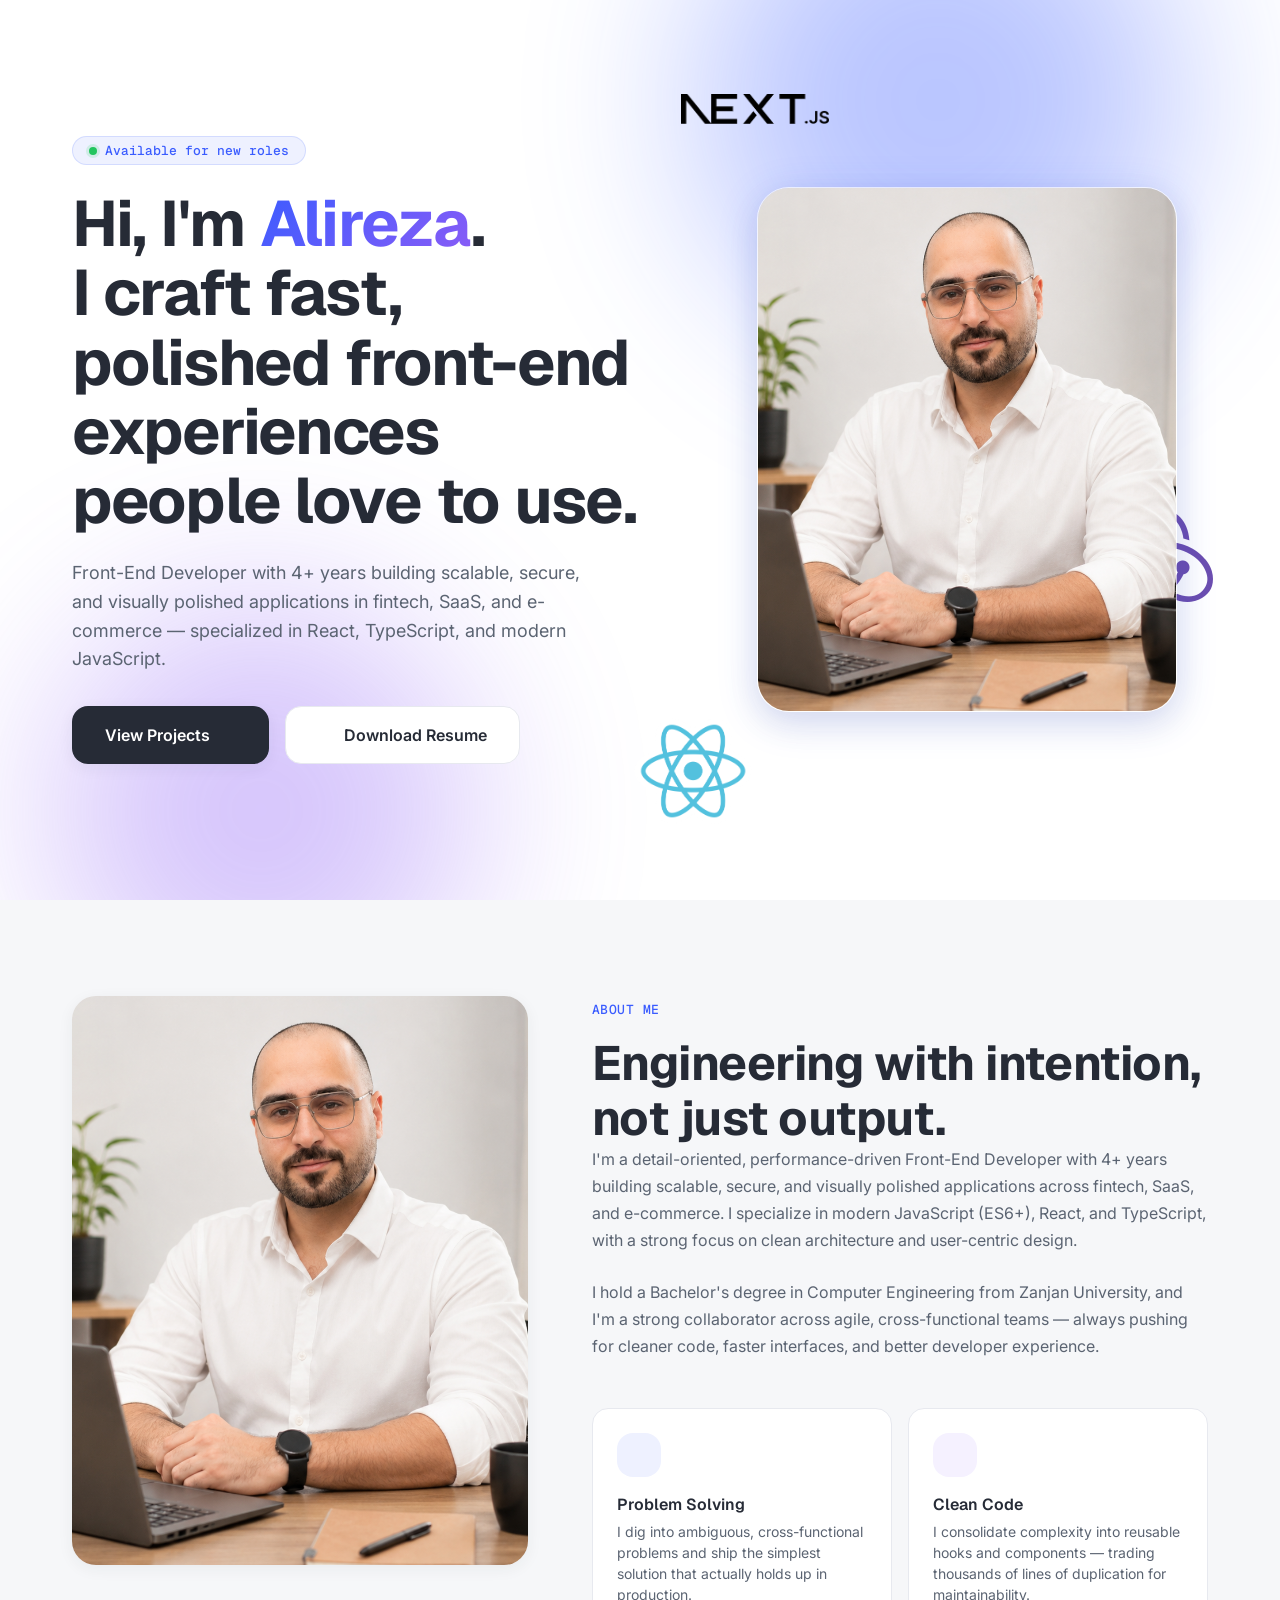
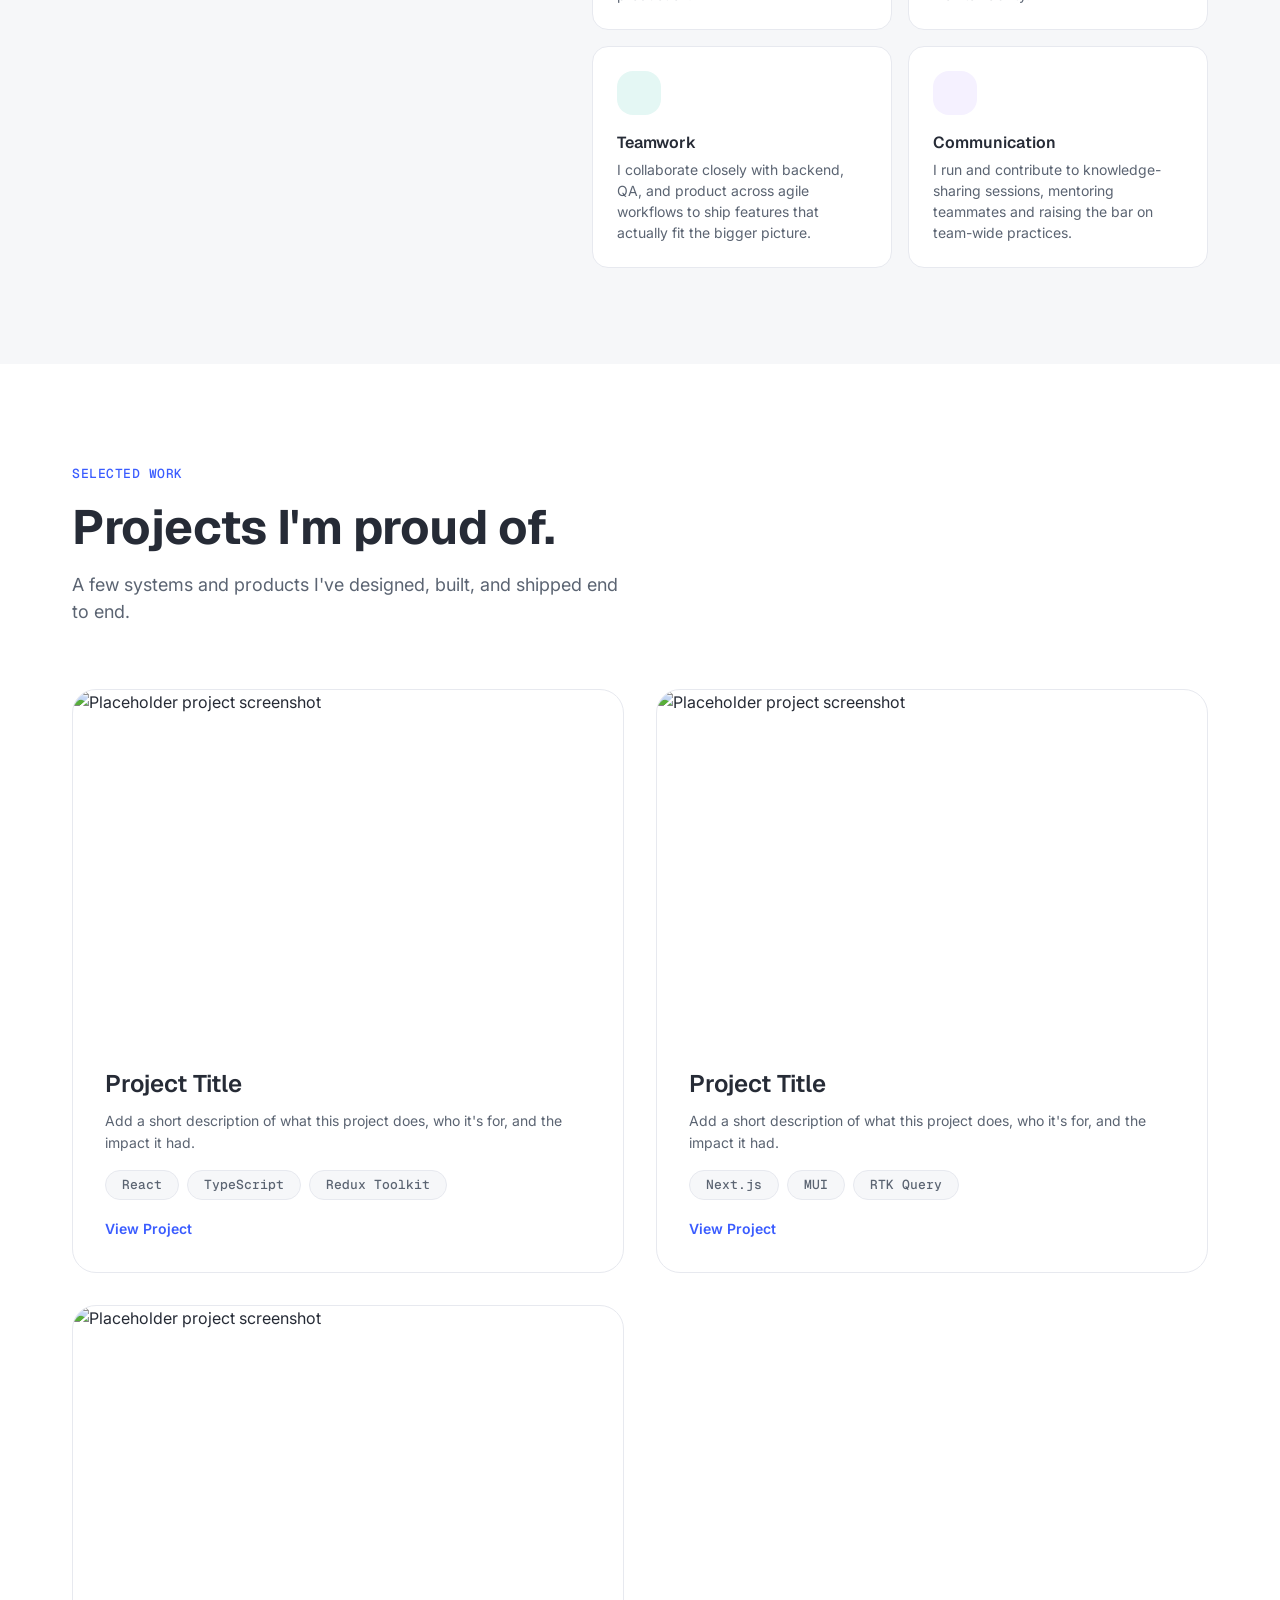
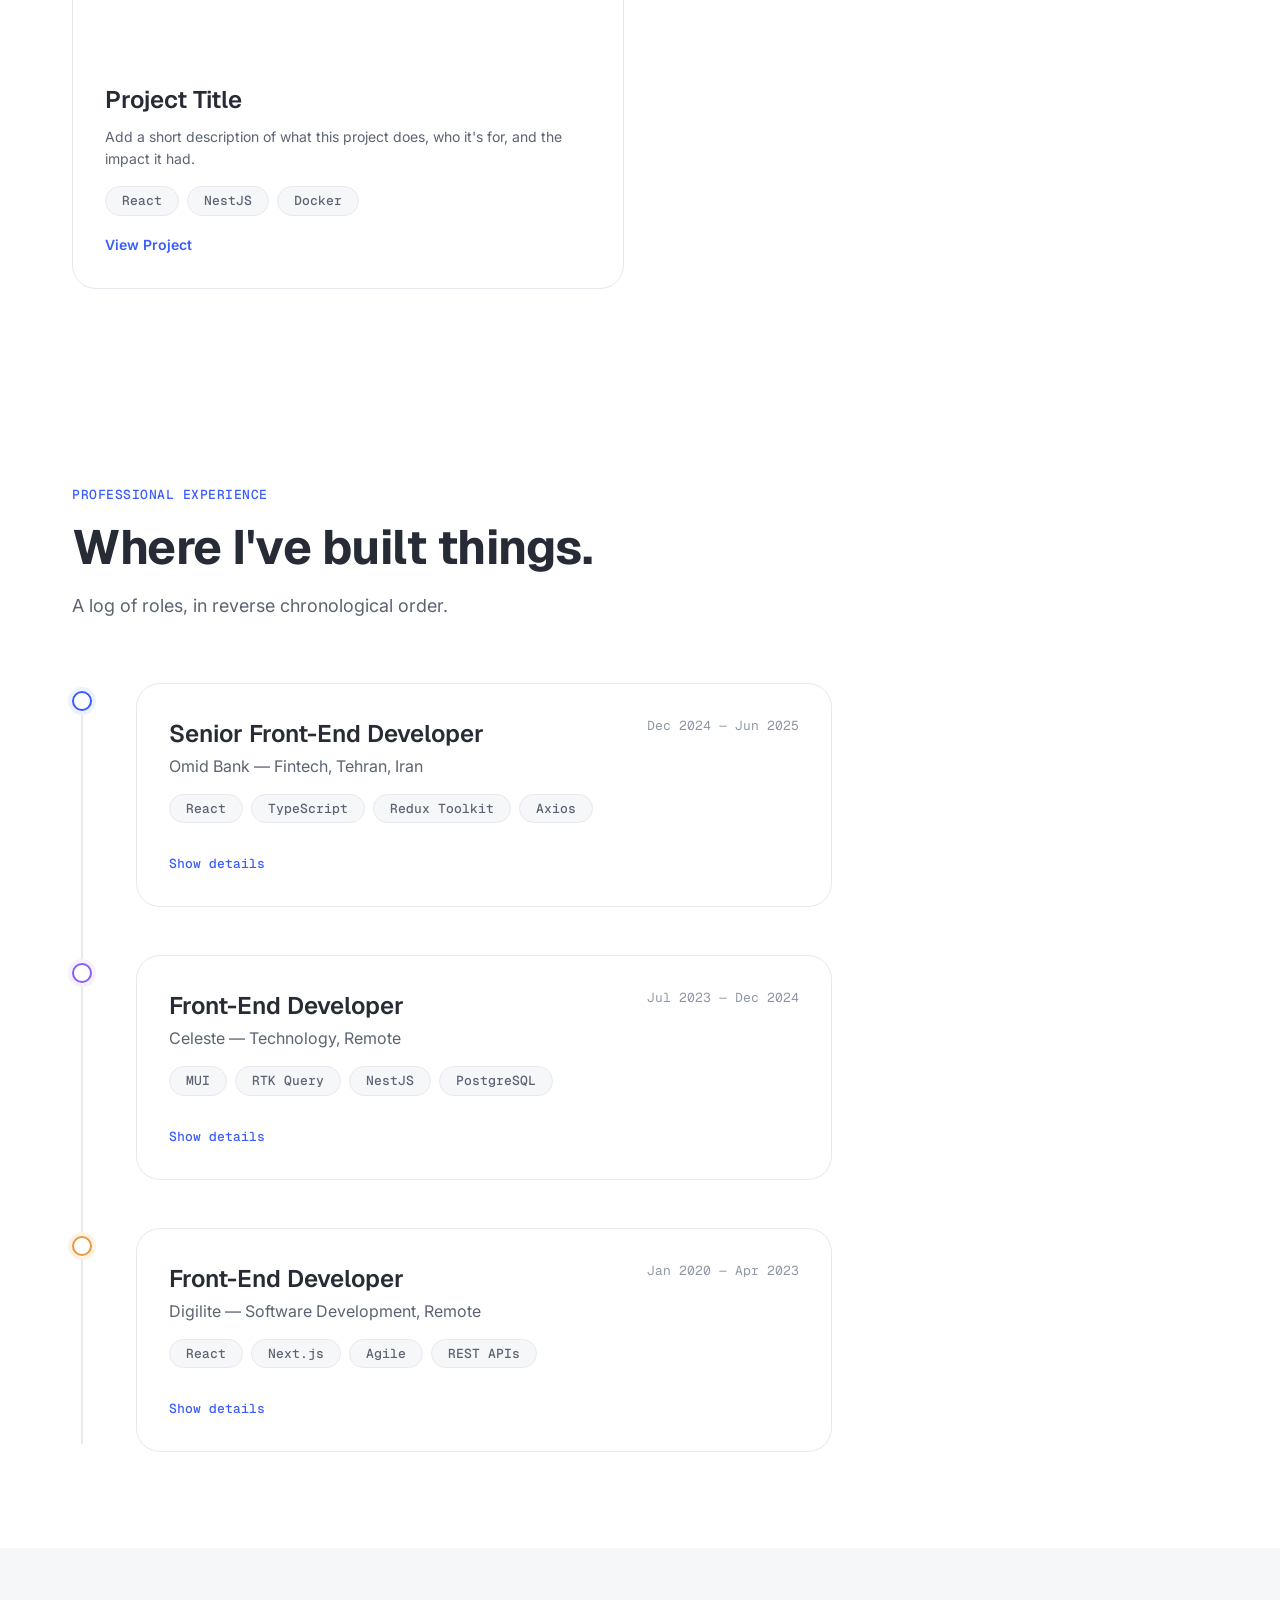
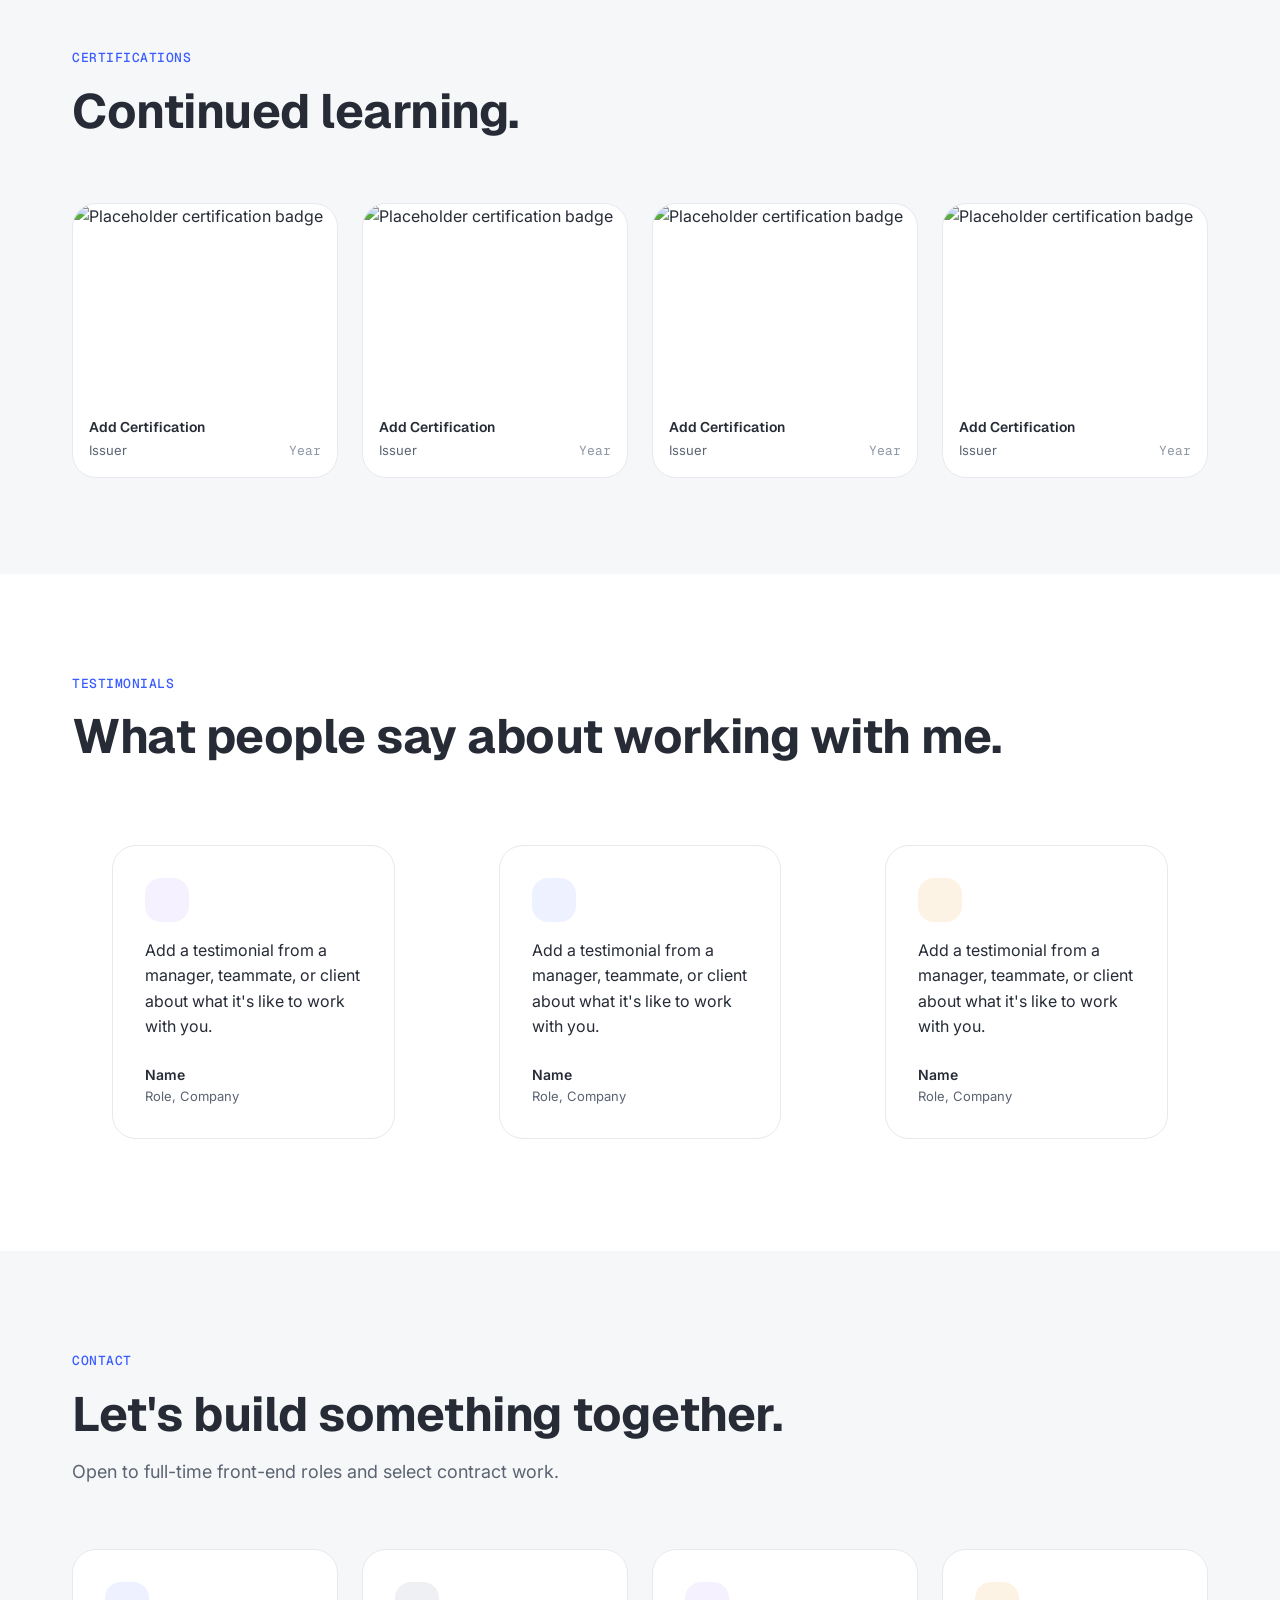
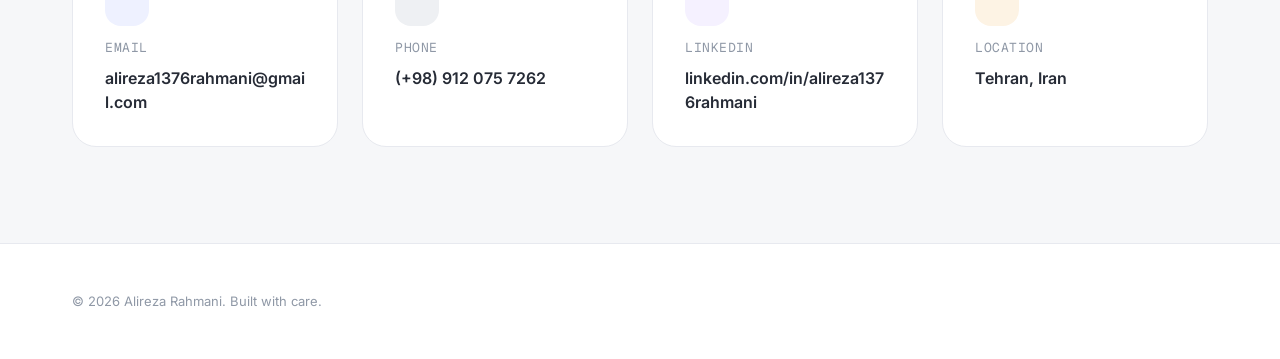
==== commit 2dcb1375: "format style file and add photos" ====
--- a/index.html
+++ b/index.html
@@ -26,12 +26,12 @@
 		<main>
 			<!-- ============ HERO ============ -->
 			<section class="hero" id="hero">
-				<div class="hero__background" aria-hidden="true">
+				<div class="hero__background reveal" aria-hidden="true">
 					<div class="hero__glow hero__glow--blue"></div>
 					<div class="hero__glow hero__glow--purple"></div>
 					<span class="hero__token hero__token--1"><img src="./assets/next.js-315x64.png" alt="" /></span>
 					<span class="hero__token hero__token--2"><img src="./assets/icons8-redux-96.png" alt="" /></span>
-					<span class="hero__token hero__token--3"> <img src="./assets/React_Logo_1.png" alt="" /> </span>
+					<span class="hero__token hero__token--3"> <img src="./assets/584830f5cef1014c0b5e4aa1.png" alt="" /> </span>
 				</div>
 
 				<div class="container hero__container">
@@ -66,7 +66,7 @@
 					<div class="hero__portrait-wrapper reveal">
 						<div class="hero__portrait">
 							<img
-								src="https://placehold.co/560x680/EEF1FF/3A5CFF?text=Photo"
+								src="./assets/file_00000000d6fc81fd9cfaf415fb0dec21.png"
 								alt="Alireza Rahmani, professional headshot"
 							/>
 						</div>
@@ -79,10 +79,7 @@
 				<div class="container">
 					<div class="about__grid">
 						<div class="about__media reveal">
-							<img
-								src="https://placehold.co/640x760/F6F7F9/262B36?text=Photo"
-								alt="Alireza Rahmani working at a desk"
-							/>
+							<img src="./assets/file_00000000d6fc81fd9cfaf415fb0dec21.png" alt="Alireza Rahmani working at a desk" />
 						</div>
 
 						<div class="about__content reveal">
@@ -117,14 +114,14 @@
 										duplication for maintainability.
 									</p>
 								</div>
-								<div class="strength-card">
+								<!-- <div class="strength-card">
 									<span class="icon-chip icon-chip--amber"><i data-lucide="gauge" aria-hidden="true"></i></span>
 									<h3 class="strength-card__title">Performance</h3>
 									<p class="strength-card__text">
 										From RTK Query caching to component memoization, I treat rendering performance as a first-class
 										concern.
 									</p>
-								</div>
+								</div> -->
 								<div class="strength-card">
 									<span class="icon-chip icon-chip--teal"><i data-lucide="users" aria-hidden="true"></i></span>
 									<h3 class="strength-card__title">Teamwork</h3>
@@ -133,14 +130,14 @@
 										actually fit the bigger picture.
 									</p>
 								</div>
-								<div class="strength-card">
+								<!-- <div class="strength-card">
 									<span class="icon-chip icon-chip--blue"><i data-lucide="graduation-cap" aria-hidden="true"></i></span>
 									<h3 class="strength-card__title">Learning</h3>
 									<p class="strength-card__text">
 										I've picked up backend tools like NestJS, PostgreSQL, and Docker outside my core stack whenever a
 										project needed it.
 									</p>
-								</div>
+								</div> -->
 								<div class="strength-card">
 									<span class="icon-chip icon-chip--purple"
 										><i data-lucide="message-circle" aria-hidden="true"></i
--- a/style.css
+++ b/style.css
@@ -1,971 +1,903 @@
 *,
 *::before,
 *::after {
-	box-sizing: border-box;
+  box-sizing: border-box;
 }
 
 html {
-	scroll-behavior: smooth;
+  scroll-behavior: smooth;
 }
 
 body {
-	margin: 0;
-	font-family:
-		"Inter",
-		-apple-system,
-		BlinkMacSystemFont,
-		sans-serif;
-	font-size: 16px;
-	line-height: 1.5;
-	color: #262b36;
-	background: #ffffff;
-	-webkit-font-smoothing: antialiased;
-	-moz-osx-font-smoothing: grayscale;
+  margin: 0;
+  font-family: "Inter", -apple-system, BlinkMacSystemFont, sans-serif;
+  font-size: 16px;
+  line-height: 1.5;
+  color: #262b36;
+  background: #ffffff;
+  -webkit-font-smoothing: antialiased;
+  -moz-osx-font-smoothing: grayscale;
 }
 
 img {
-	max-width: 100%;
-	display: block;
+  max-width: 100%;
+  display: block;
 }
 
 a {
-	color: inherit;
+  color: inherit;
 }
 
 ul,
 ol {
-	margin: 0;
+  margin: 0;
 }
 
 h1,
 h2,
 h3,
 p {
-	margin: 0;
+  margin: 0;
 }
 
 :focus-visible {
-	outline: 2px solid #3a5cff;
-	outline-offset: 3px;
-	border-radius: 8px;
+  outline: 2px solid #3a5cff;
+  outline-offset: 3px;
+  border-radius: 8px;
 }
 
 @media (prefers-reduced-motion: reduce) {
-	*,
-	*::before,
-	*::after {
-		animation-duration: 0.01ms !important;
-		animation-iteration-count: 1 !important;
-		transition-duration: 0.01ms !important;
-		scroll-behavior: auto !important;
-	}
+  *,
+  *::before,
+  *::after {
+    animation-duration: 0.01ms !important;
+    animation-iteration-count: 1 !important;
+    transition-duration: 0.01ms !important;
+    scroll-behavior: auto !important;
+  }
 }
 @keyframes drift {
-	0%,
-	100% {
-		transform: translate(0, 0) scale(1);
-	}
-	50% {
-		transform: translate(-24px, 20px) scale(1.05);
-	}
+  0%, 100% {
+    transform: translate(0, 0) scale(1);
+  }
+  50% {
+    transform: translate(-24px, 20px) scale(1.05);
+  }
 }
 @keyframes float {
-	0%,
-	100% {
-		transform: translateY(0);
-	}
-	50% {
-		transform: translateY(-12px);
-	}
+  0%, 100% {
+    transform: translateY(0);
+  }
+  50% {
+    transform: translateY(-12px);
+  }
 }
 @keyframes pulse-dot {
-	0%,
-	100% {
-		opacity: 1;
-	}
-	50% {
-		opacity: 0.4;
-	}
+  0%, 100% {
+    opacity: 1;
+  }
+  50% {
+    opacity: 0.4;
+  }
 }
 .container {
-	max-width: 1200px;
-	margin: 0 auto;
-	padding: 0 32px;
+  max-width: 1200px;
+  margin: 0 auto;
+  padding: 0 32px;
 }
 @media (max-width: 640px) {
-	.container {
-		padding: 0 24px;
-	}
+  .container {
+    padding: 0 24px;
+  }
 }
 
 section {
-	padding: 96px 0;
-}
-@media (max-width: 1024px) {
-	section {
-		padding: 64px 0;
-	}
+  padding: 96px 0;
+}
+@media (max-width: 1024px) {
+  section {
+    padding: 64px 0;
+  }
 }
 
 .about,
 .certifications,
 .contact {
-	background: #f6f7f9;
+  background: #f6f7f9;
 }
 
 .reveal {
-	opacity: 0;
-	transform: translateY(24px);
-	transition:
-		opacity 550ms cubic-bezier(0.16, 1, 0.3, 1),
-		transform 550ms cubic-bezier(0.16, 1, 0.3, 1);
+  opacity: 0;
+  transform: translateY(24px);
+  transition: opacity 550ms cubic-bezier(0.16, 1, 0.3, 1), transform 550ms cubic-bezier(0.16, 1, 0.3, 1);
 }
 .reveal.is-visible {
-	opacity: 1;
-	transform: translateY(0);
+  opacity: 1;
+  transform: translateY(0);
 }
 
 .eyebrow {
-	display: inline-block;
-	font-family: "Geist Mono", "JetBrains Mono", ui-monospace, SFMono-Regular, monospace;
-	font-size: 13px;
-	font-weight: 500;
-	letter-spacing: 0.04em;
-	text-transform: uppercase;
-	color: #3a5cff;
-	margin-bottom: 16px;
+  display: inline-block;
+  font-family: "Geist Mono", "JetBrains Mono", ui-monospace, SFMono-Regular, monospace;
+  font-size: 13px;
+  font-weight: 500;
+  letter-spacing: 0.04em;
+  text-transform: uppercase;
+  color: #3a5cff;
+  margin-bottom: 16px;
 }
 
 .section-title {
-	font-family:
-		"Geist",
-		"Inter",
-		-apple-system,
-		BlinkMacSystemFont,
-		sans-serif;
-	font-size: 48px;
-	font-weight: 700;
-	letter-spacing: -0.01em;
-	line-height: 1.15;
-	color: #262b36;
-}
-@media (max-width: 1024px) {
-	.section-title {
-		font-size: 32px;
-	}
+  font-family: "Geist", "Inter", -apple-system, BlinkMacSystemFont, sans-serif;
+  font-size: 48px;
+  font-weight: 700;
+  letter-spacing: -0.01em;
+  line-height: 1.15;
+  color: #262b36;
+}
+@media (max-width: 1024px) {
+  .section-title {
+    font-size: 32px;
+  }
 }
 
 .section-subtitle {
-	font-size: 18px;
-	color: #5b6472;
-	margin-top: 16px;
-	max-width: 560px;
+  font-size: 18px;
+  color: #5b6472;
+  margin-top: 16px;
+  max-width: 560px;
 }
 
 .section-header {
-	margin-bottom: 64px;
+  margin-bottom: 64px;
 }
 
 .icon-chip {
-	display: inline-flex;
-	align-items: center;
-	justify-content: center;
-	width: 44px;
-	height: 44px;
-	border-radius: 16px;
-	flex-shrink: 0;
-	transition: transform 350ms cubic-bezier(0.22, 1, 0.36, 1);
+  display: inline-flex;
+  align-items: center;
+  justify-content: center;
+  width: 44px;
+  height: 44px;
+  border-radius: 16px;
+  flex-shrink: 0;
+  transition: transform 350ms cubic-bezier(0.22, 1, 0.36, 1);
 }
 .icon-chip i {
-	width: 20px;
-	height: 20px;
+  width: 20px;
+  height: 20px;
 }
 .icon-chip--blue {
-	background: #eef1ff;
-	color: #3a5cff;
+  background: #eef1ff;
+  color: #3a5cff;
 }
 .icon-chip--purple {
-	background: #f5f1ff;
-	color: #8b5cf6;
+  background: #f5f1ff;
+  color: #8b5cf6;
 }
 .icon-chip--amber {
-	background: #fdf3e4;
-	color: #e8983d;
+  background: #fdf3e4;
+  color: #e8983d;
 }
 .icon-chip--teal {
-	background: #e4f7f4;
-	color: #2bb8a8;
+  background: #e4f7f4;
+  color: #2bb8a8;
 }
 .icon-chip--neutral {
-	background: #eef0f3;
-	color: #4b5568;
+  background: #eef0f3;
+  color: #4b5568;
 }
 
 .accent-bar {
-	border-top: 3px solid transparent;
+  border-top: 3px solid transparent;
 }
 .accent-bar--blue {
-	border-top-color: #3a5cff;
+  border-top-color: #3a5cff;
 }
 .accent-bar--purple {
-	border-top-color: #8b5cf6;
+  border-top-color: #8b5cf6;
 }
 .accent-bar--amber {
-	border-top-color: #e8983d;
+  border-top-color: #e8983d;
 }
 .accent-bar--teal {
-	border-top-color: #2bb8a8;
+  border-top-color: #2bb8a8;
 }
 
 .badge {
-	display: inline-flex;
-	align-items: center;
-	gap: 8px;
-	font-family: "Geist Mono", "JetBrains Mono", ui-monospace, SFMono-Regular, monospace;
-	font-size: 13px;
-	font-weight: 500;
-	padding: 4px 16px;
-	border-radius: 999px;
-	white-space: nowrap;
+  display: inline-flex;
+  align-items: center;
+  gap: 8px;
+  font-family: "Geist Mono", "JetBrains Mono", ui-monospace, SFMono-Regular, monospace;
+  font-size: 13px;
+  font-weight: 500;
+  padding: 4px 16px;
+  border-radius: 999px;
+  white-space: nowrap;
 }
 .badge--status {
-	background: #eef1ff;
-	color: #3a5cff;
-	border: 1px solid rgba(58, 92, 255, 0.15);
+  background: #eef1ff;
+  color: #3a5cff;
+  border: 1px solid rgba(58, 92, 255, 0.15);
 }
 .badge--tag {
-	background: #f6f7f9;
-	color: #5b6472;
-	border: 1px solid #e7e9ef;
+  background: #f6f7f9;
+  color: #5b6472;
+  border: 1px solid #e7e9ef;
 }
 .badge__dot {
-	width: 8px;
-	height: 8px;
-	border-radius: 50%;
-	background: #22c55e;
-	box-shadow: 0 0 0 3px rgba(34, 197, 94, 0.15);
-	animation: pulse-dot 2.6s ease-in-out infinite;
+  width: 8px;
+  height: 8px;
+  border-radius: 50%;
+  background: #22c55e;
+  box-shadow: 0 0 0 3px rgba(34, 197, 94, 0.15);
+  animation: pulse-dot 2.6s ease-in-out infinite;
 }
 
 .badge-list {
-	display: flex;
-	flex-wrap: wrap;
-	gap: 8px;
-	list-style: none;
-	padding: 0;
-	margin: 16px 0;
+  display: flex;
+  flex-wrap: wrap;
+  gap: 8px;
+  list-style: none;
+  padding: 0;
+  margin: 16px 0;
 }
 
 .btn {
-	display: inline-flex;
-	align-items: center;
-	gap: 8px;
-	font-family:
-		"Inter",
-		-apple-system,
-		BlinkMacSystemFont,
-		sans-serif;
-	font-size: 16px;
-	font-weight: 600;
-	padding: 16px 32px;
-	border-radius: 16px;
-	border: 1px solid transparent;
-	cursor: pointer;
-	text-decoration: none;
-	transition:
-		transform 350ms cubic-bezier(0.22, 1, 0.36, 1),
-		box-shadow 350ms cubic-bezier(0.22, 1, 0.36, 1),
-		background 350ms cubic-bezier(0.22, 1, 0.36, 1),
-		color 350ms cubic-bezier(0.22, 1, 0.36, 1),
-		border-color 350ms cubic-bezier(0.22, 1, 0.36, 1);
+  display: inline-flex;
+  align-items: center;
+  gap: 8px;
+  font-family: "Inter", -apple-system, BlinkMacSystemFont, sans-serif;
+  font-size: 16px;
+  font-weight: 600;
+  padding: 16px 32px;
+  border-radius: 16px;
+  border: 1px solid transparent;
+  cursor: pointer;
+  text-decoration: none;
+  transition: transform 350ms cubic-bezier(0.22, 1, 0.36, 1), box-shadow 350ms cubic-bezier(0.22, 1, 0.36, 1), background 350ms cubic-bezier(0.22, 1, 0.36, 1), color 350ms cubic-bezier(0.22, 1, 0.36, 1), border-color 350ms cubic-bezier(0.22, 1, 0.36, 1);
 }
 .btn i {
-	width: 18px;
-	height: 18px;
+  width: 18px;
+  height: 18px;
 }
 .btn--primary {
-	background: #262b36;
-	color: #fff;
-	box-shadow: 0 4px 16px rgba(38, 43, 54, 0.06);
+  background: #262b36;
+  color: #fff;
+  box-shadow: 0 4px 16px rgba(38, 43, 54, 0.06);
 }
 .btn--primary:hover {
-	transform: translateY(-2px) scale(1.02);
-	background: #3a5cff;
-	box-shadow:
-		0 12px 32px rgba(38, 43, 54, 0.08),
-		0 8px 40px rgba(58, 92, 255, 0.18);
+  transform: translateY(-2px) scale(1.02);
+  background: #3a5cff;
+  box-shadow: 0 12px 32px rgba(38, 43, 54, 0.08), 0 8px 40px rgba(58, 92, 255, 0.18);
 }
 .btn--secondary {
-	background: #ffffff;
-	color: #262b36;
-	border-color: #e7e9ef;
+  background: #ffffff;
+  color: #262b36;
+  border-color: #e7e9ef;
 }
 .btn--secondary:hover {
-	transform: translateY(-2px);
-	border-color: #3a5cff;
-	color: #3a5cff;
-	box-shadow: 0 4px 16px rgba(38, 43, 54, 0.06);
+  transform: translateY(-2px);
+  border-color: #3a5cff;
+  color: #3a5cff;
+  box-shadow: 0 4px 16px rgba(38, 43, 54, 0.06);
 }
 
 .hero {
-	position: relative;
-	min-height: 100vh;
-	display: flex;
-	align-items: center;
-	overflow: hidden;
-	padding: 96px 0;
+  position: relative;
+  min-height: 100vh;
+  display: flex;
+  align-items: center;
+  overflow: hidden;
+  padding: 96px 0;
 }
 .hero__background {
-	position: absolute;
-	inset: 0;
-	z-index: 0;
-	pointer-events: none;
+  position: absolute;
+  inset: 0;
+  z-index: 0;
+  pointer-events: none;
 }
 .hero__glow {
-	position: absolute;
-	border-radius: 50%;
-	filter: blur(90px);
-	opacity: 0.35;
-	animation: drift 20s ease-in-out infinite;
+  position: absolute;
+  border-radius: 50%;
+  filter: blur(90px);
+  opacity: 0.35;
+  animation: drift 20s ease-in-out infinite;
 }
 .hero__glow--blue {
-	width: 480px;
-	height: 480px;
-	background: #3a5cff;
-	top: -140px;
-	right: 8%;
+  width: 480px;
+  height: 480px;
+  background: #3a5cff;
+  top: -140px;
+  right: 8%;
 }
 .hero__glow--purple {
-	width: 420px;
-	height: 420px;
-	background: #8b5cf6;
-	bottom: -120px;
-	left: 4%;
-	animation-delay: -10s;
+  width: 420px;
+  height: 420px;
+  background: #8b5cf6;
+  bottom: -120px;
+  left: 4%;
+  animation-delay: -10s;
 }
 .hero__token {
-	position: absolute;
-	z-index: 1;
-	width: 110px;
-	height: 110px;
-	padding: 4px 16px;
-	border-radius: 100%;
-	/* background: rgba(255, 255, 255, 0.75); */
-	backdrop-filter: blur(8px);
-	/* border: 1px solid #e7e9ef; */
-	/* box-shadow: 0 1px 2px rgba(38, 43, 54, 0.04); */
-	color: #5b6472;
-	animation: float 5s ease-in-out infinite;
+  position: absolute;
+  z-index: 1;
+  padding: 4px 16px;
+  border-radius: 999px;
+  animation: float 5s ease-in-out infinite;
+  max-width: 150px;
 }
 .hero__token--1 {
-	top: 10%;
-	right: 34%;
+  top: 10%;
+  right: 34%;
+  max-width: 180px;
 }
 .hero__token--2 {
-	top: 56%;
-	right: 4%;
-	animation-delay: -1.5s;
+  top: 56%;
+  right: 4%;
+  animation-delay: -1.5s;
 }
 .hero__token--3 {
-	bottom: 8%;
-	right: 40%;
-	animation-delay: -3s;
-}
-@media (max-width: 1024px) {
-	.hero__token {
-		display: none;
-	}
+  bottom: 8%;
+  right: 40%;
+  animation-delay: -3s;
+}
+@media (max-width: 1024px) {
+  .hero__token {
+    display: none;
+  }
 }
 .hero__container {
-	position: relative;
-	z-index: 20;
-	display: grid;
-	grid-template-columns: 1.1fr 0.9fr;
-	gap: 64px;
-	align-items: center;
-}
-@media (max-width: 1024px) {
-	.hero__container {
-		grid-template-columns: 1fr;
-		text-align: center;
-	}
+  position: relative;
+  z-index: 20;
+  display: grid;
+  grid-template-columns: 1.1fr 0.9fr;
+  gap: 64px;
+  align-items: center;
+}
+@media (max-width: 1024px) {
+  .hero__container {
+    grid-template-columns: 1fr;
+    text-align: center;
+  }
 }
 .hero__title {
-	font-family:
-		"Geist",
-		"Inter",
-		-apple-system,
-		BlinkMacSystemFont,
-		sans-serif;
-	font-size: 64px;
-	font-weight: 700;
-	line-height: 1.08;
-	letter-spacing: -0.02em;
-	color: #262b36;
-	margin: 24px 0;
-}
-@media (max-width: 1024px) {
-	.hero__title {
-		font-size: 44px;
-	}
+  font-family: "Geist", "Inter", -apple-system, BlinkMacSystemFont, sans-serif;
+  font-size: 64px;
+  font-weight: 700;
+  line-height: 1.08;
+  letter-spacing: -0.02em;
+  color: #262b36;
+  margin: 24px 0;
+}
+@media (max-width: 1024px) {
+  .hero__title {
+    font-size: 44px;
+  }
 }
 @media (max-width: 640px) {
-	.hero__title {
-		font-size: 34px;
-	}
+  .hero__title {
+    font-size: 34px;
+  }
 }
 .hero__name {
-	background: linear-gradient(135deg, #3a5cff 0%, #8b5cf6 100%);
-	-webkit-background-clip: text;
-	background-clip: text;
-	color: transparent;
+  background: linear-gradient(135deg, #3a5cff 0%, #8b5cf6 100%);
+  -webkit-background-clip: text;
+  background-clip: text;
+  color: transparent;
 }
 .hero__subtitle {
-	font-size: 18px;
-	color: #5b6472;
-	max-width: 520px;
-	line-height: 1.6;
-	margin-bottom: 32px;
-}
-@media (max-width: 1024px) {
-	.hero__subtitle {
-		margin-left: auto;
-		margin-right: auto;
-	}
+  font-size: 18px;
+  color: #5b6472;
+  max-width: 520px;
+  line-height: 1.6;
+  margin-bottom: 32px;
+}
+@media (max-width: 1024px) {
+  .hero__subtitle {
+    margin-left: auto;
+    margin-right: auto;
+  }
 }
 .hero__actions {
-	display: flex;
-	gap: 16px;
-	flex-wrap: wrap;
-}
-@media (max-width: 1024px) {
-	.hero__actions {
-		justify-content: center;
-	}
+  display: flex;
+  gap: 16px;
+  flex-wrap: wrap;
+}
+@media (max-width: 1024px) {
+  .hero__actions {
+    justify-content: center;
+  }
 }
 .hero__portrait-wrapper {
-	display: flex;
-	justify-content: center;
+  display: flex;
+  justify-content: center;
 }
 .hero__portrait {
-	width: 100%;
-	max-width: 420px;
-	aspect-ratio: 4/5;
-	border-radius: 32px;
-	overflow: hidden;
-	box-shadow:
-		0 12px 32px rgba(38, 43, 54, 0.08),
-		0 8px 40px rgba(58, 92, 255, 0.18);
-	border: 1px solid rgba(255, 255, 255, 0.6);
+  width: 100%;
+  max-width: 420px;
+  aspect-ratio: 4/5;
+  border-radius: 32px;
+  overflow: hidden;
+  box-shadow: 0 12px 32px rgba(38, 43, 54, 0.08), 0 8px 40px rgba(58, 92, 255, 0.18);
+  border: 1px solid rgba(255, 255, 255, 0.6);
 }
 .hero__portrait img {
-	width: 100%;
-	height: 100%;
-	object-fit: cover;
+  width: 100%;
+  height: 100%;
+  object-fit: cover;
 }
 
 .about__grid {
-	display: grid;
-	grid-template-columns: 0.85fr 1.15fr;
-	gap: 64px;
-	align-items: start;
-}
-@media (max-width: 1024px) {
-	.about__grid {
-		grid-template-columns: 1fr;
-	}
+  display: grid;
+  grid-template-columns: 0.85fr 1.15fr;
+  gap: 64px;
+  align-items: start;
+}
+@media (max-width: 1024px) {
+  .about__grid {
+    grid-template-columns: 1fr;
+  }
 }
 .about__media img {
-	width: 100%;
-	aspect-ratio: 4/5;
-	object-fit: cover;
-	border-radius: 24px;
-	box-shadow: 0 4px 16px rgba(38, 43, 54, 0.06);
-}
-@media (max-width: 1024px) {
-	.about__media img {
-		aspect-ratio: 16/9;
-		max-width: 480px;
-		margin: 0 auto;
-	}
+  width: 100%;
+  aspect-ratio: 4/5;
+  object-fit: cover;
+  border-radius: 24px;
+  box-shadow: 0 4px 16px rgba(38, 43, 54, 0.06);
+}
+@media (max-width: 1024px) {
+  .about__media img {
+    aspect-ratio: 16/9;
+    max-width: 480px;
+    margin: 0 auto;
+  }
 }
 .about__bio {
-	font-size: 16px;
-	color: #5b6472;
-	line-height: 1.7;
-	margin-bottom: 24px;
+  font-size: 16px;
+  color: #5b6472;
+  line-height: 1.7;
+  margin-bottom: 24px;
 }
 
 .strengths-grid {
-	display: grid;
-	grid-template-columns: repeat(2, 1fr);
-	gap: 16px;
-	margin-top: 48px;
+  display: grid;
+  grid-template-columns: repeat(2, 1fr);
+  gap: 16px;
+  margin-top: 48px;
 }
 @media (max-width: 640px) {
-	.strengths-grid {
-		grid-template-columns: 1fr;
-	}
+  .strengths-grid {
+    grid-template-columns: 1fr;
+  }
 }
 
 .strength-card {
-	background: #ffffff;
-	border: 1px solid #e7e9ef;
-	border-radius: 16px;
-	padding: 24px;
-	transition:
-		transform 350ms cubic-bezier(0.22, 1, 0.36, 1),
-		box-shadow 350ms cubic-bezier(0.22, 1, 0.36, 1);
+  background: #ffffff;
+  border: 1px solid #e7e9ef;
+  border-radius: 16px;
+  padding: 24px;
+  transition: transform 350ms cubic-bezier(0.22, 1, 0.36, 1), box-shadow 350ms cubic-bezier(0.22, 1, 0.36, 1);
 }
 .strength-card:hover {
-	transform: translateY(-4px);
-	box-shadow: 0 4px 16px rgba(38, 43, 54, 0.06);
+  transform: translateY(-4px);
+  box-shadow: 0 4px 16px rgba(38, 43, 54, 0.06);
 }
 .strength-card .icon-chip {
-	margin-bottom: 16px;
+  margin-bottom: 16px;
 }
 .strength-card__title {
-	font-family:
-		"Geist",
-		"Inter",
-		-apple-system,
-		BlinkMacSystemFont,
-		sans-serif;
-	font-size: 16px;
-	font-weight: 600;
-	margin-bottom: 4px;
+  font-family: "Geist", "Inter", -apple-system, BlinkMacSystemFont, sans-serif;
+  font-size: 16px;
+  font-weight: 600;
+  margin-bottom: 4px;
 }
 .strength-card__text {
-	font-size: 14px;
-	color: #5b6472;
-	line-height: 1.5;
+  font-size: 14px;
+  color: #5b6472;
+  line-height: 1.5;
 }
 
 .projects-grid {
-	display: grid;
-	grid-template-columns: repeat(2, 1fr);
-	gap: 32px;
-}
-@media (max-width: 1024px) {
-	.projects-grid {
-		grid-template-columns: 1fr;
-	}
+  display: grid;
+  grid-template-columns: repeat(2, 1fr);
+  gap: 32px;
+}
+@media (max-width: 1024px) {
+  .projects-grid {
+    grid-template-columns: 1fr;
+  }
 }
 
 .project-card {
-	background: #ffffff;
-	border: 1px solid #e7e9ef;
-	border-radius: 24px;
-	overflow: hidden;
-	transition:
-		transform 350ms cubic-bezier(0.22, 1, 0.36, 1),
-		box-shadow 350ms cubic-bezier(0.22, 1, 0.36, 1);
+  background: #ffffff;
+  border: 1px solid #e7e9ef;
+  border-radius: 24px;
+  overflow: hidden;
+  transition: transform 350ms cubic-bezier(0.22, 1, 0.36, 1), box-shadow 350ms cubic-bezier(0.22, 1, 0.36, 1);
 }
 .project-card:hover {
-	transform: translateY(-6px);
-	box-shadow: 0 12px 32px rgba(38, 43, 54, 0.08);
+  transform: translateY(-6px);
+  box-shadow: 0 12px 32px rgba(38, 43, 54, 0.08);
 }
 .project-card:hover .project-card__media img {
-	transform: scale(1.05);
+  transform: scale(1.05);
 }
 .project-card__media {
-	aspect-ratio: 16/10;
-	overflow: hidden;
+  aspect-ratio: 16/10;
+  overflow: hidden;
 }
 .project-card__media img {
-	width: 100%;
-	height: 100%;
-	object-fit: cover;
-	transition: transform 700ms cubic-bezier(0.22, 1, 0.36, 1);
+  width: 100%;
+  height: 100%;
+  object-fit: cover;
+  transition: transform 700ms cubic-bezier(0.22, 1, 0.36, 1);
 }
 .project-card__body {
-	padding: 32px;
+  padding: 32px;
 }
 .project-card__title {
-	font-family:
-		"Geist",
-		"Inter",
-		-apple-system,
-		BlinkMacSystemFont,
-		sans-serif;
-	font-size: 24px;
-	font-weight: 600;
-	margin-bottom: 8px;
+  font-family: "Geist", "Inter", -apple-system, BlinkMacSystemFont, sans-serif;
+  font-size: 24px;
+  font-weight: 600;
+  margin-bottom: 8px;
 }
 .project-card__text {
-	font-size: 14px;
-	color: #5b6472;
-	line-height: 1.6;
-	margin-bottom: 16px;
+  font-size: 14px;
+  color: #5b6472;
+  line-height: 1.6;
+  margin-bottom: 16px;
 }
 .project-card__link {
-	display: inline-flex;
-	align-items: center;
-	gap: 8px;
-	font-size: 14px;
-	font-weight: 600;
-	color: #3a5cff;
-	text-decoration: none;
-	transition: color 350ms cubic-bezier(0.22, 1, 0.36, 1);
+  display: inline-flex;
+  align-items: center;
+  gap: 8px;
+  font-size: 14px;
+  font-weight: 600;
+  color: #3a5cff;
+  text-decoration: none;
+  transition: color 350ms cubic-bezier(0.22, 1, 0.36, 1);
 }
 .project-card__link i {
-	width: 16px;
-	height: 16px;
-	transition: transform 350ms cubic-bezier(0.22, 1, 0.36, 1);
+  width: 16px;
+  height: 16px;
+  transition: transform 350ms cubic-bezier(0.22, 1, 0.36, 1);
 }
 .project-card__link:hover i {
-	transform: translateX(4px);
+  transform: translateX(4px);
 }
 
 .timeline {
-	list-style: none;
-	padding: 0;
-	margin: 0;
-	position: relative;
-	max-width: 760px;
+  list-style: none;
+  padding: 0;
+  margin: 0;
+  position: relative;
+  max-width: 760px;
 }
 .timeline::before {
-	content: "";
-	position: absolute;
-	left: 9px;
-	top: 8px;
-	bottom: 8px;
-	width: 2px;
-	background: #e7e9ef;
+  content: "";
+  position: absolute;
+  left: 9px;
+  top: 8px;
+  bottom: 8px;
+  width: 2px;
+  background: #e7e9ef;
 }
 .timeline__item {
-	position: relative;
-	padding-left: 64px;
-	margin-bottom: 48px;
+  position: relative;
+  padding-left: 64px;
+  margin-bottom: 48px;
 }
 .timeline__item:last-child {
-	margin-bottom: 0;
+  margin-bottom: 0;
 }
 @media (max-width: 640px) {
-	.timeline__item {
-		padding-left: 48px;
-	}
+  .timeline__item {
+    padding-left: 48px;
+  }
 }
 .timeline__node {
-	position: absolute;
-	left: 0;
-	top: 8px;
-	width: 20px;
-	height: 20px;
-	border-radius: 50%;
-	background: #ffffff;
-	border: 2px solid #3a5cff;
-	box-shadow: 0 0 0 4px #eef1ff;
+  position: absolute;
+  left: 0;
+  top: 8px;
+  width: 20px;
+  height: 20px;
+  border-radius: 50%;
+  background: #ffffff;
+  border: 2px solid #3a5cff;
+  box-shadow: 0 0 0 4px #eef1ff;
 }
 .timeline__node--blue {
-	border-color: #3a5cff;
-	box-shadow: 0 0 0 4px #eef1ff;
+  border-color: #3a5cff;
+  box-shadow: 0 0 0 4px #eef1ff;
 }
 .timeline__node--purple {
-	border-color: #8b5cf6;
-	box-shadow: 0 0 0 4px #f5f1ff;
+  border-color: #8b5cf6;
+  box-shadow: 0 0 0 4px #f5f1ff;
 }
 .timeline__node--amber {
-	border-color: #e8983d;
-	box-shadow: 0 0 0 4px #fdf3e4;
+  border-color: #e8983d;
+  box-shadow: 0 0 0 4px #fdf3e4;
 }
 .timeline__node--teal {
-	border-color: #2bb8a8;
-	box-shadow: 0 0 0 4px #e4f7f4;
+  border-color: #2bb8a8;
+  box-shadow: 0 0 0 4px #e4f7f4;
 }
 .timeline__card {
-	background: #ffffff;
-	border: 1px solid #e7e9ef;
-	border-radius: 24px;
-	padding: 32px;
-	transition: box-shadow 350ms cubic-bezier(0.22, 1, 0.36, 1);
+  background: #ffffff;
+  border: 1px solid #e7e9ef;
+  border-radius: 24px;
+  padding: 32px;
+  transition: box-shadow 350ms cubic-bezier(0.22, 1, 0.36, 1);
 }
 .timeline__card:hover {
-	box-shadow: 0 4px 16px rgba(38, 43, 54, 0.06);
+  box-shadow: 0 4px 16px rgba(38, 43, 54, 0.06);
 }
 .timeline__header {
-	display: flex;
-	justify-content: space-between;
-	align-items: flex-start;
-	gap: 16px;
-	margin-bottom: 16px;
-	flex-wrap: wrap;
+  display: flex;
+  justify-content: space-between;
+  align-items: flex-start;
+  gap: 16px;
+  margin-bottom: 16px;
+  flex-wrap: wrap;
 }
 .timeline__role {
-	font-family:
-		"Geist",
-		"Inter",
-		-apple-system,
-		BlinkMacSystemFont,
-		sans-serif;
-	font-size: 24px;
-	font-weight: 600;
+  font-family: "Geist", "Inter", -apple-system, BlinkMacSystemFont, sans-serif;
+  font-size: 24px;
+  font-weight: 600;
 }
 .timeline__company {
-	color: #5b6472;
-	font-size: 16px;
-	margin-top: 2px;
+  color: #5b6472;
+  font-size: 16px;
+  margin-top: 2px;
 }
 .timeline__dates {
-	font-family: "Geist Mono", "JetBrains Mono", ui-monospace, SFMono-Regular, monospace;
-	font-size: 13px;
-	color: #8f98a6;
-	white-space: nowrap;
+  font-family: "Geist Mono", "JetBrains Mono", ui-monospace, SFMono-Regular, monospace;
+  font-size: 13px;
+  color: #8f98a6;
+  white-space: nowrap;
 }
 .timeline__toggle {
-	display: inline-flex;
-	align-items: center;
-	gap: 4px;
-	font-family: "Geist Mono", "JetBrains Mono", ui-monospace, SFMono-Regular, monospace;
-	font-size: 13px;
-	font-weight: 500;
-	color: #3a5cff;
-	background: none;
-	border: none;
-	padding: 0;
-	margin-top: 16px;
-	cursor: pointer;
-	transition: color 350ms cubic-bezier(0.22, 1, 0.36, 1);
+  display: inline-flex;
+  align-items: center;
+  gap: 4px;
+  font-family: "Geist Mono", "JetBrains Mono", ui-monospace, SFMono-Regular, monospace;
+  font-size: 13px;
+  font-weight: 500;
+  color: #3a5cff;
+  background: none;
+  border: none;
+  padding: 0;
+  margin-top: 16px;
+  cursor: pointer;
+  transition: color 350ms cubic-bezier(0.22, 1, 0.36, 1);
 }
 .timeline__toggle i {
-	width: 14px;
-	height: 14px;
-	transition: transform 350ms cubic-bezier(0.22, 1, 0.36, 1);
+  width: 14px;
+  height: 14px;
+  transition: transform 350ms cubic-bezier(0.22, 1, 0.36, 1);
 }
 .timeline__toggle:hover {
-	color: #8b5cf6;
+  color: #8b5cf6;
 }
 .timeline__toggle.is-open i {
-	transform: rotate(180deg);
+  transform: rotate(180deg);
 }
 .timeline__details-body {
-	display: grid;
-	grid-template-rows: 0fr;
-	overflow: hidden;
-	transition: grid-template-rows 700ms cubic-bezier(0.65, 0, 0.35, 1);
+  display: grid;
+  grid-template-rows: 0fr;
+  overflow: hidden;
+  transition: grid-template-rows 700ms cubic-bezier(0.65, 0, 0.35, 1);
 }
 .timeline__details-body.is-open {
-	grid-template-rows: 1fr;
+  grid-template-rows: 1fr;
 }
 .timeline__details-inner {
-	min-height: 0;
+  min-height: 0;
 }
 .timeline__list {
-	padding-left: 24px;
-	padding-top: 16px;
-	color: #5b6472;
-	font-size: 14px;
-	line-height: 1.7;
-	opacity: 0;
-	transform: translateY(-6px);
-	transition:
-		opacity 350ms cubic-bezier(0.16, 1, 0.3, 1),
-		transform 350ms cubic-bezier(0.16, 1, 0.3, 1);
+  padding-left: 24px;
+  padding-top: 16px;
+  color: #5b6472;
+  font-size: 14px;
+  line-height: 1.7;
+  opacity: 0;
+  transform: translateY(-6px);
+  transition: opacity 350ms cubic-bezier(0.16, 1, 0.3, 1), transform 350ms cubic-bezier(0.16, 1, 0.3, 1);
 }
 .timeline__list li {
-	margin-bottom: 8px;
+  margin-bottom: 8px;
 }
 .timeline__details-body.is-open .timeline__list {
-	opacity: 1;
-	transform: translateY(0);
-	transition-delay: 150ms;
+  opacity: 1;
+  transform: translateY(0);
+  transition-delay: 150ms;
 }
 
 .certifications-grid {
-	display: grid;
-	grid-template-columns: repeat(4, 1fr);
-	gap: 24px;
-}
-@media (max-width: 1024px) {
-	.certifications-grid {
-		grid-template-columns: repeat(2, 1fr);
-	}
+  display: grid;
+  grid-template-columns: repeat(4, 1fr);
+  gap: 24px;
+}
+@media (max-width: 1024px) {
+  .certifications-grid {
+    grid-template-columns: repeat(2, 1fr);
+  }
 }
 @media (max-width: 640px) {
-	.certifications-grid {
-		grid-template-columns: 1fr;
-	}
+  .certifications-grid {
+    grid-template-columns: 1fr;
+  }
 }
 
 .cert-card {
-	background: #ffffff;
-	border: 1px solid #e7e9ef;
-	border-radius: 24px;
-	overflow: hidden;
-	transition:
-		transform 350ms cubic-bezier(0.22, 1, 0.36, 1),
-		box-shadow 350ms cubic-bezier(0.22, 1, 0.36, 1);
+  background: #ffffff;
+  border: 1px solid #e7e9ef;
+  border-radius: 24px;
+  overflow: hidden;
+  transition: transform 350ms cubic-bezier(0.22, 1, 0.36, 1), box-shadow 350ms cubic-bezier(0.22, 1, 0.36, 1);
 }
 .cert-card:hover {
-	transform: translateY(-4px) scale(1.01);
-	box-shadow: 0 12px 32px rgba(38, 43, 54, 0.08);
+  transform: translateY(-4px) scale(1.01);
+  box-shadow: 0 12px 32px rgba(38, 43, 54, 0.08);
 }
 .cert-card:hover .cert-card__media img {
-	transform: scale(1.06);
+  transform: scale(1.06);
 }
 .cert-card__media {
-	aspect-ratio: 4/3;
-	overflow: hidden;
+  aspect-ratio: 4/3;
+  overflow: hidden;
 }
 .cert-card__media img {
-	width: 100%;
-	height: 100%;
-	object-fit: cover;
-	transition: transform 700ms cubic-bezier(0.22, 1, 0.36, 1);
+  width: 100%;
+  height: 100%;
+  object-fit: cover;
+  transition: transform 700ms cubic-bezier(0.22, 1, 0.36, 1);
 }
 .cert-card__title {
-	font-family:
-		"Geist",
-		"Inter",
-		-apple-system,
-		BlinkMacSystemFont,
-		sans-serif;
-	font-size: 14px;
-	font-weight: 600;
-	padding: 16px 16px 0;
-	line-height: 1.4;
+  font-family: "Geist", "Inter", -apple-system, BlinkMacSystemFont, sans-serif;
+  font-size: 14px;
+  font-weight: 600;
+  padding: 16px 16px 0;
+  line-height: 1.4;
 }
 .cert-card__meta {
-	display: flex;
-	justify-content: space-between;
-	align-items: center;
-	font-size: 13px;
-	color: #5b6472;
-	padding: 4px 16px 16px;
+  display: flex;
+  justify-content: space-between;
+  align-items: center;
+  font-size: 13px;
+  color: #5b6472;
+  padding: 4px 16px 16px;
 }
 .cert-card__date {
-	font-family: "Geist Mono", "JetBrains Mono", ui-monospace, SFMono-Regular, monospace;
-	color: #8f98a6;
+  font-family: "Geist Mono", "JetBrains Mono", ui-monospace, SFMono-Regular, monospace;
+  color: #8f98a6;
 }
 
 .testimonials-grid {
-	display: grid;
-	grid-template-columns: repeat(3, 1fr);
-	gap: 24px;
-}
-@media (max-width: 1024px) {
-	.testimonials-grid {
-		grid-template-columns: 1fr;
-	}
+  display: grid;
+  grid-template-columns: repeat(3, 1fr);
+  gap: 24px;
+}
+@media (max-width: 1024px) {
+  .testimonials-grid {
+    grid-template-columns: 1fr;
+  }
 }
 
 .testimonial-card {
-	background: #ffffff;
-	border: 1px solid #e7e9ef;
-	border-radius: 24px;
-	padding: 32px;
-	transition:
-		transform 350ms cubic-bezier(0.22, 1, 0.36, 1),
-		box-shadow 350ms cubic-bezier(0.22, 1, 0.36, 1);
+  background: #ffffff;
+  border: 1px solid #e7e9ef;
+  border-radius: 24px;
+  padding: 32px;
+  transition: transform 350ms cubic-bezier(0.22, 1, 0.36, 1), box-shadow 350ms cubic-bezier(0.22, 1, 0.36, 1);
 }
 .testimonial-card:hover {
-	transform: translateY(-4px);
-	box-shadow: 0 4px 16px rgba(38, 43, 54, 0.06);
+  transform: translateY(-4px);
+  box-shadow: 0 4px 16px rgba(38, 43, 54, 0.06);
 }
 .testimonial-card .icon-chip {
-	margin-bottom: 16px;
+  margin-bottom: 16px;
 }
 .testimonial-card__quote {
-	display: block;
-	font-size: 16px;
-	color: #262b36;
-	line-height: 1.6;
-	margin: 0 0 24px;
+  display: block;
+  font-size: 16px;
+  color: #262b36;
+  line-height: 1.6;
+  margin: 0 0 24px;
 }
 .testimonial-card__author {
-	display: flex;
-	flex-direction: column;
-	gap: 2px;
+  display: flex;
+  flex-direction: column;
+  gap: 2px;
 }
 .testimonial-card__name {
-	font-weight: 600;
-	font-size: 14px;
+  font-weight: 600;
+  font-size: 14px;
 }
 .testimonial-card__role {
-	font-size: 13px;
-	color: #5b6472;
+  font-size: 13px;
+  color: #5b6472;
 }
 
 .contact-grid {
-	display: grid;
-	grid-template-columns: repeat(4, 1fr);
-	gap: 24px;
-}
-@media (max-width: 1024px) {
-	.contact-grid {
-		grid-template-columns: repeat(2, 1fr);
-	}
+  display: grid;
+  grid-template-columns: repeat(4, 1fr);
+  gap: 24px;
+}
+@media (max-width: 1024px) {
+  .contact-grid {
+    grid-template-columns: repeat(2, 1fr);
+  }
 }
 @media (max-width: 640px) {
-	.contact-grid {
-		grid-template-columns: 1fr;
-	}
+  .contact-grid {
+    grid-template-columns: 1fr;
+  }
 }
 
 .contact-card {
-	display: flex;
-	flex-direction: column;
-	gap: 8px;
-	background: #ffffff;
-	border: 1px solid #e7e9ef;
-	border-radius: 24px;
-	padding: 32px;
-	text-decoration: none;
-	color: inherit;
-	transition:
-		transform 350ms cubic-bezier(0.22, 1, 0.36, 1),
-		box-shadow 350ms cubic-bezier(0.22, 1, 0.36, 1),
-		border-color 350ms cubic-bezier(0.22, 1, 0.36, 1);
+  display: flex;
+  flex-direction: column;
+  gap: 8px;
+  background: #ffffff;
+  border: 1px solid #e7e9ef;
+  border-radius: 24px;
+  padding: 32px;
+  text-decoration: none;
+  color: inherit;
+  transition: transform 350ms cubic-bezier(0.22, 1, 0.36, 1), box-shadow 350ms cubic-bezier(0.22, 1, 0.36, 1), border-color 350ms cubic-bezier(0.22, 1, 0.36, 1);
 }
 .contact-card:hover {
-	transform: translateY(-4px);
-	box-shadow: 0 4px 16px rgba(38, 43, 54, 0.06);
-	border-color: #3a5cff;
+  transform: translateY(-4px);
+  box-shadow: 0 4px 16px rgba(38, 43, 54, 0.06);
+  border-color: #3a5cff;
 }
 .contact-card .icon-chip {
-	margin-bottom: 4px;
+  margin-bottom: 4px;
 }
 .contact-card__label {
-	font-family: "Geist Mono", "JetBrains Mono", ui-monospace, SFMono-Regular, monospace;
-	font-size: 13px;
-	color: #8f98a6;
-	text-transform: uppercase;
-	letter-spacing: 0.04em;
+  font-family: "Geist Mono", "JetBrains Mono", ui-monospace, SFMono-Regular, monospace;
+  font-size: 13px;
+  color: #8f98a6;
+  text-transform: uppercase;
+  letter-spacing: 0.04em;
 }
 .contact-card__value {
-	font-weight: 600;
-	font-size: 16px;
-	color: #262b36;
-	word-break: break-word;
+  font-weight: 600;
+  font-size: 16px;
+  color: #262b36;
+  word-break: break-word;
 }
 
 .footer {
-	padding: 48px 0;
-	border-top: 1px solid #e7e9ef;
+  padding: 48px 0;
+  border-top: 1px solid #e7e9ef;
 }
 .footer__container {
-	display: flex;
-	justify-content: space-between;
-	align-items: center;
-	flex-wrap: wrap;
-	gap: 16px;
+  display: flex;
+  justify-content: space-between;
+  align-items: center;
+  flex-wrap: wrap;
+  gap: 16px;
 }
 .footer__copy {
-	font-size: 13px;
-	color: #8f98a6;
+  font-size: 13px;
+  color: #8f98a6;
 }
 .footer__socials {
-	display: flex;
-	gap: 16px;
+  display: flex;
+  gap: 16px;
 }
 .footer__socials a {
-	color: #5b6472;
-	transition: color 350ms cubic-bezier(0.22, 1, 0.36, 1);
+  color: #5b6472;
+  transition: color 350ms cubic-bezier(0.22, 1, 0.36, 1);
 }
 .footer__socials a:hover {
-	color: #3a5cff;
+  color: #3a5cff;
 }
 .footer__socials i {
-	width: 18px;
-	height: 18px;
-}
+  width: 18px;
+  height: 18px;
+}
+
+/*# sourceMappingURL=style.css.map */
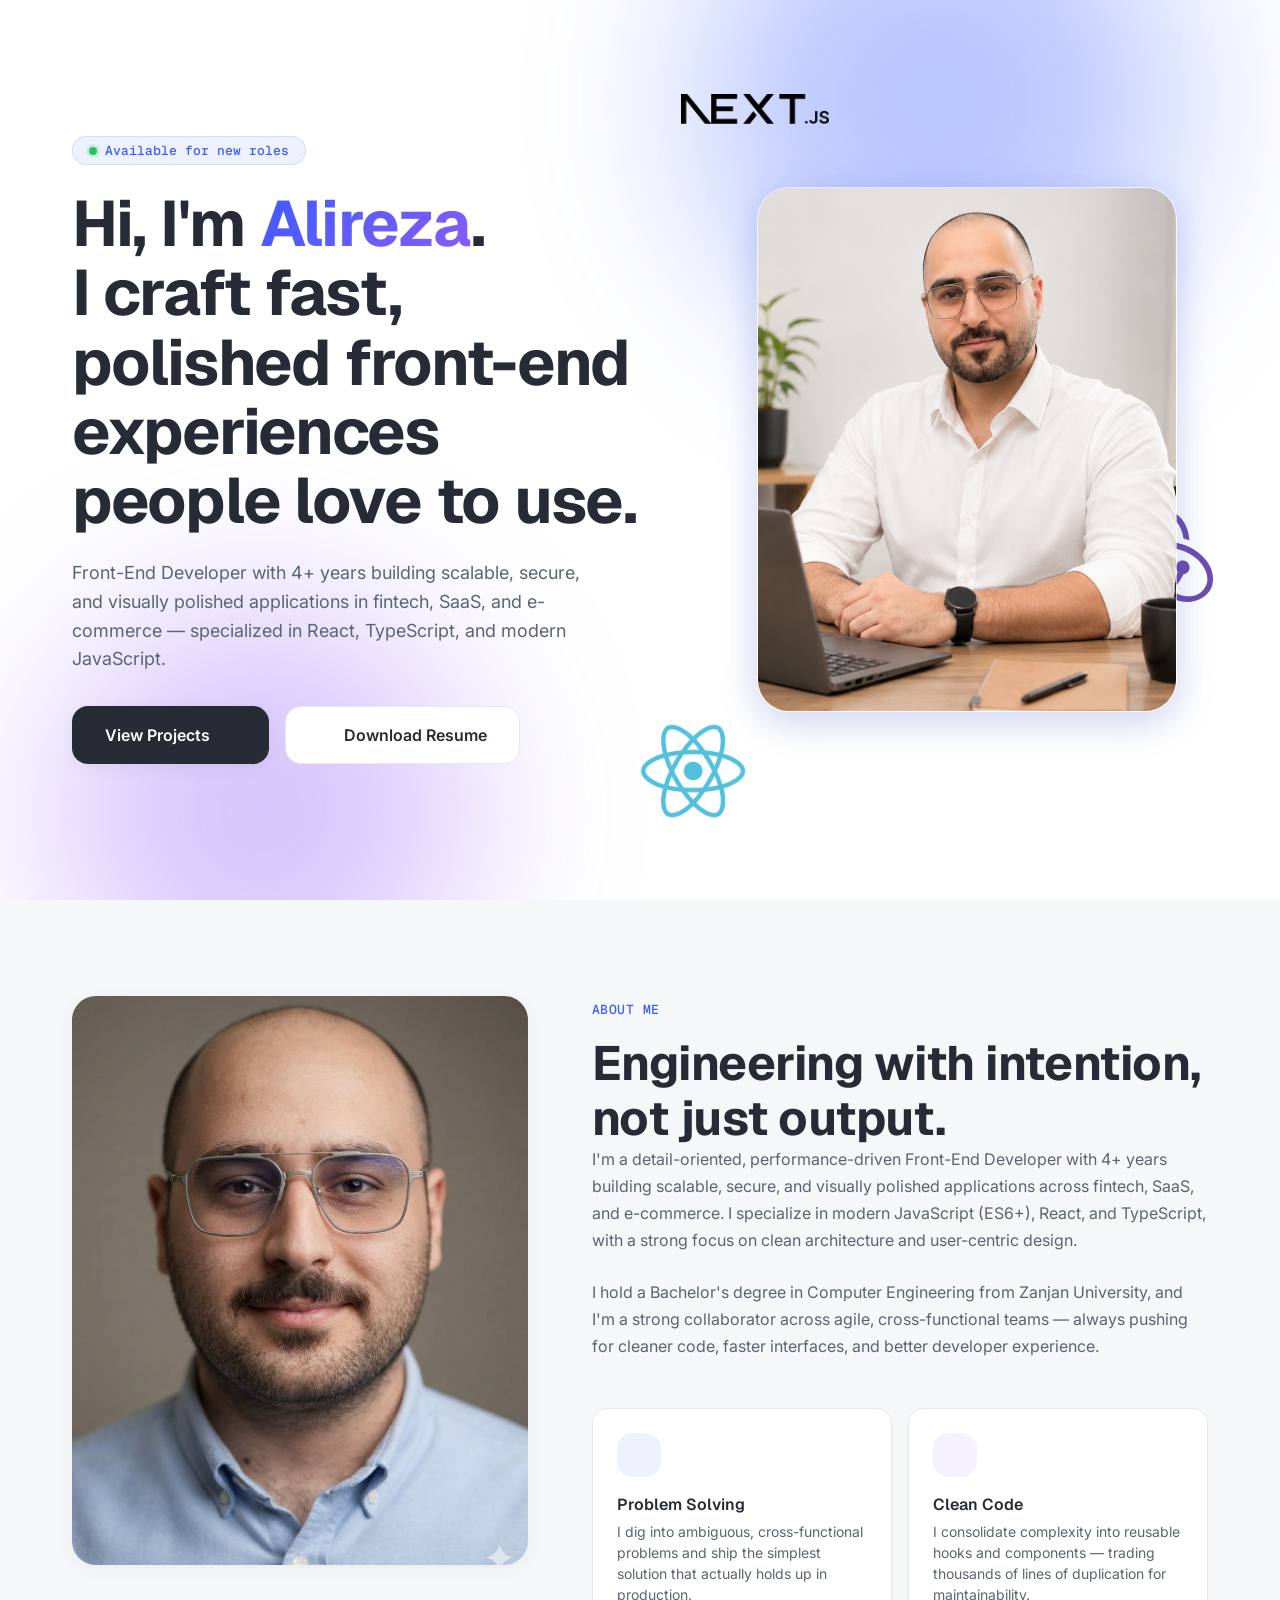
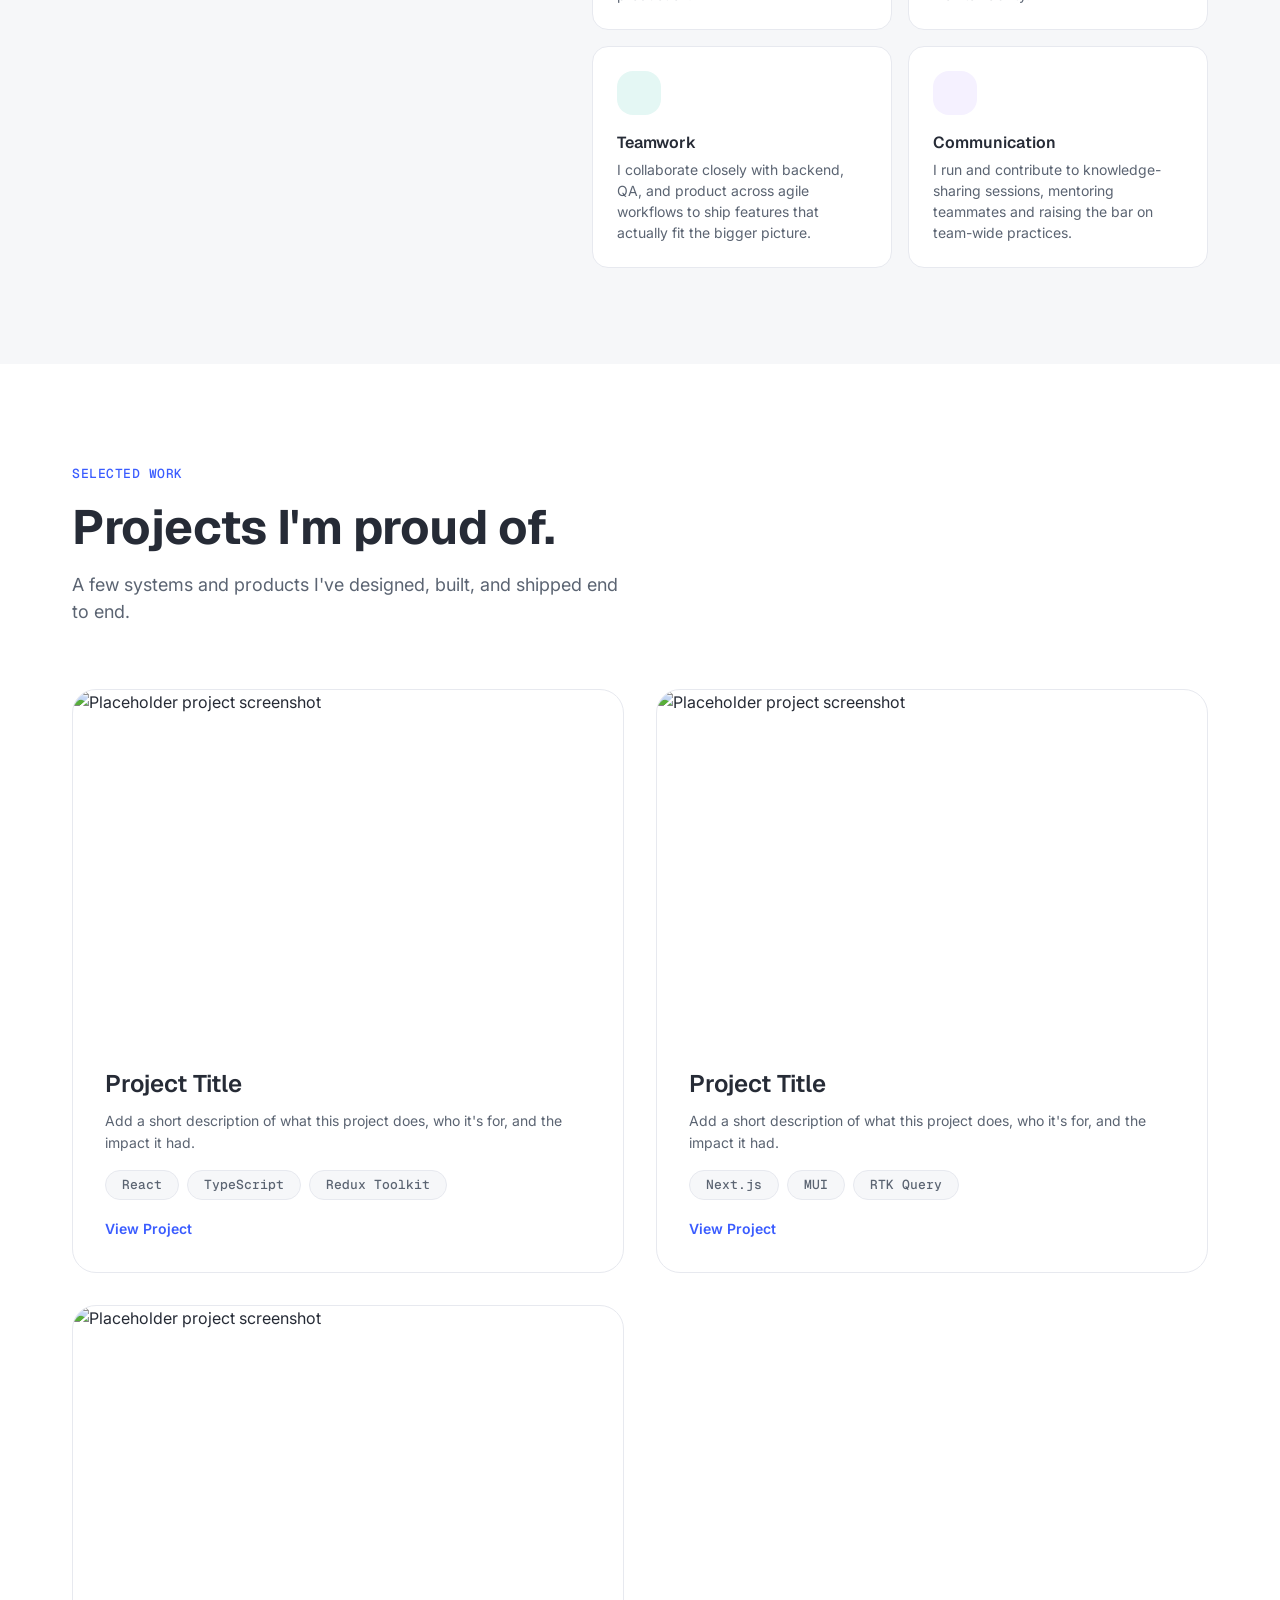
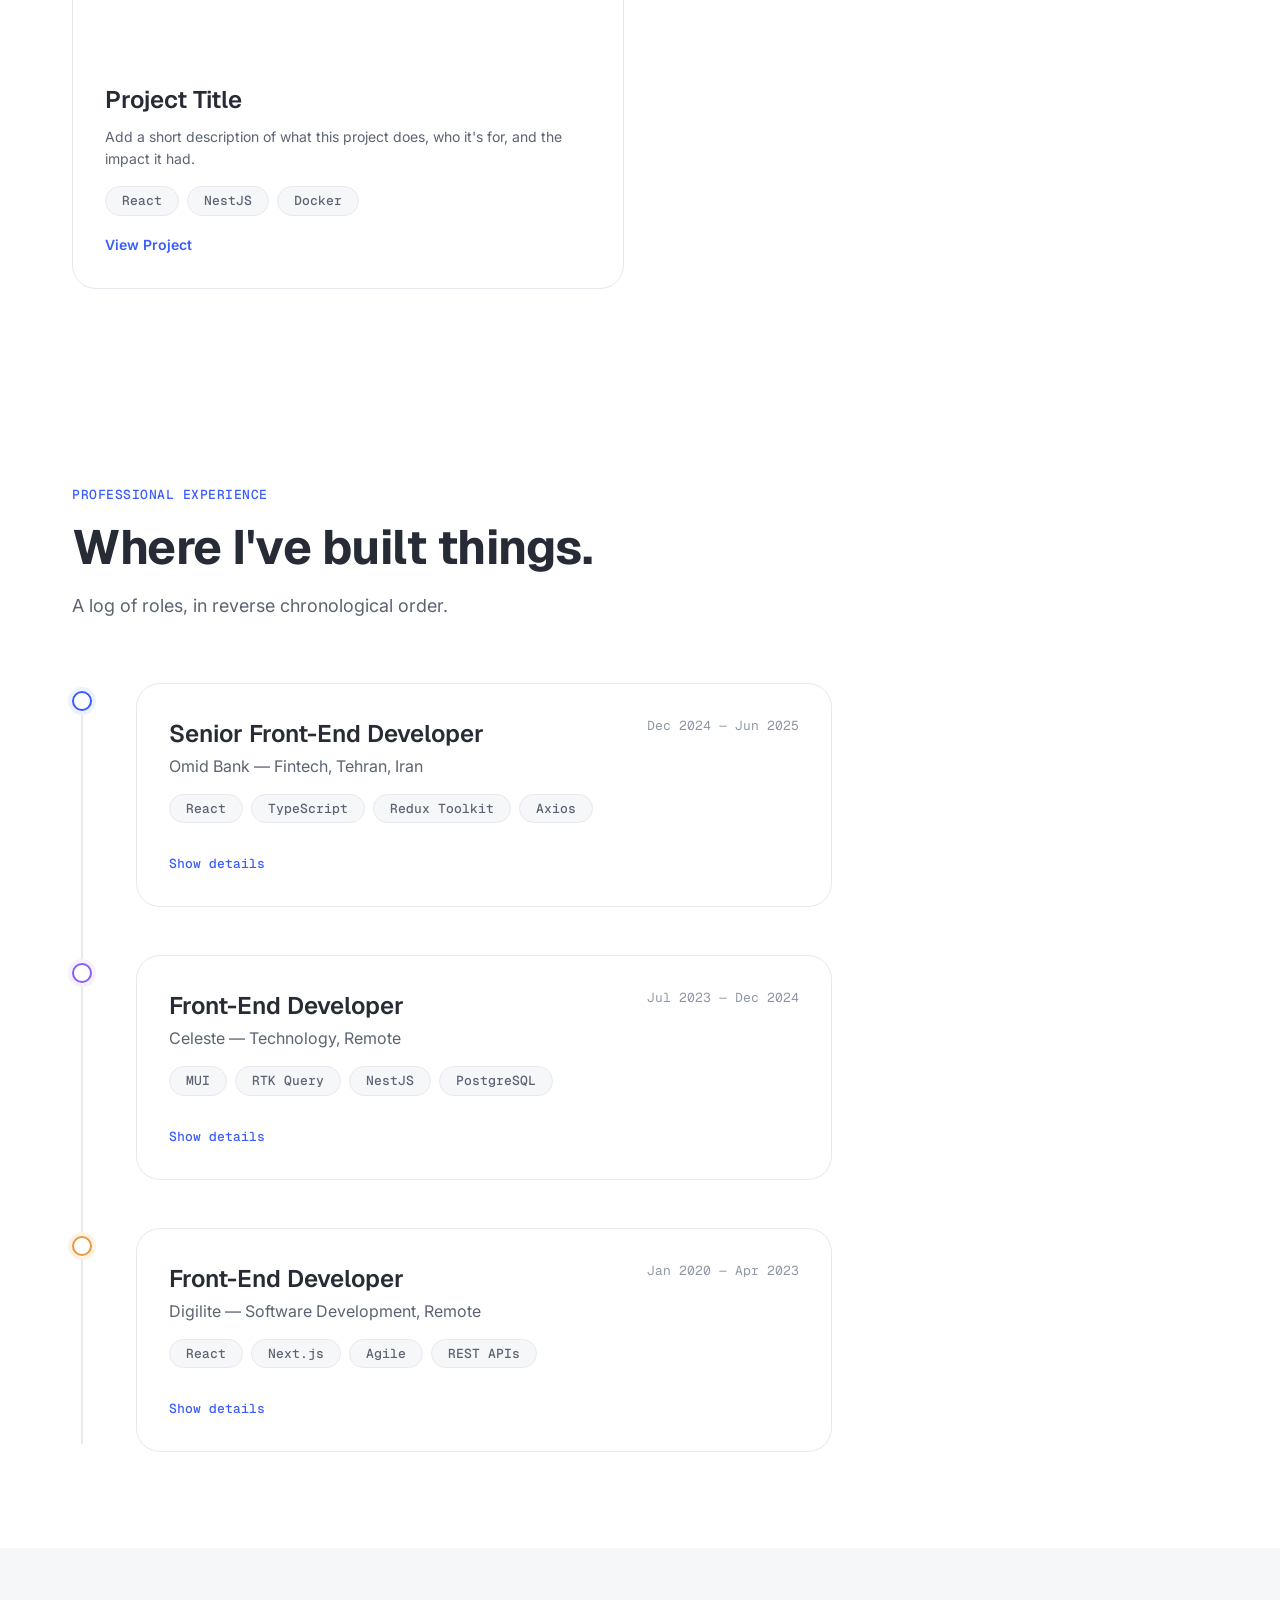
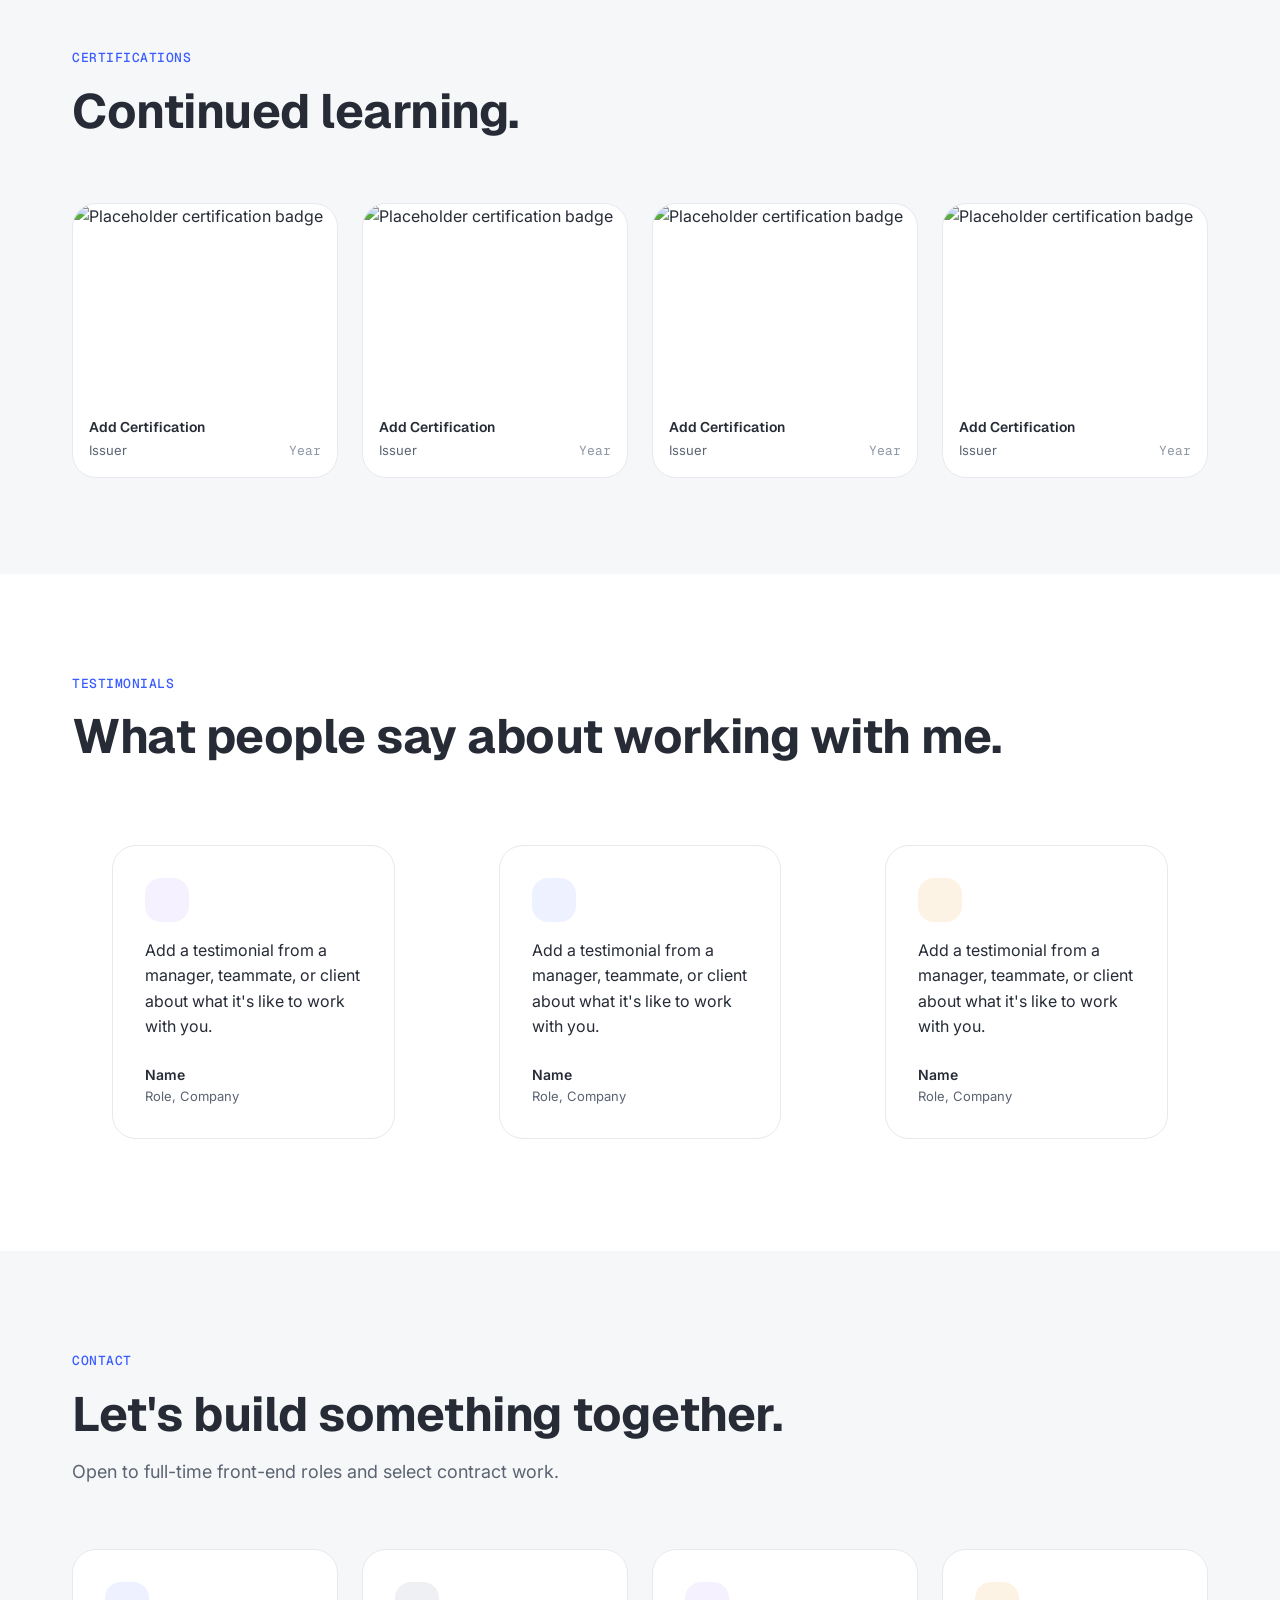
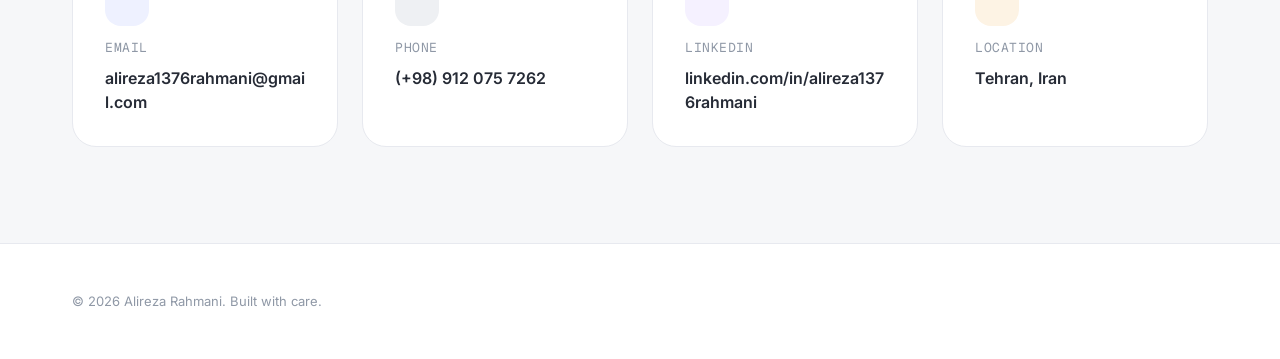
==== commit 35b0127f: "photo update" ====
--- a/index.html
+++ b/index.html
@@ -79,7 +79,7 @@
 				<div class="container">
 					<div class="about__grid">
 						<div class="about__media reveal">
-							<img src="./assets/file_00000000d6fc81fd9cfaf415fb0dec21.png" alt="Alireza Rahmani working at a desk" />
+							<img src="./assets/portrait.jpg" alt="Alireza Rahmani working at a desk" />
 						</div>
 
 						<div class="about__content reveal">
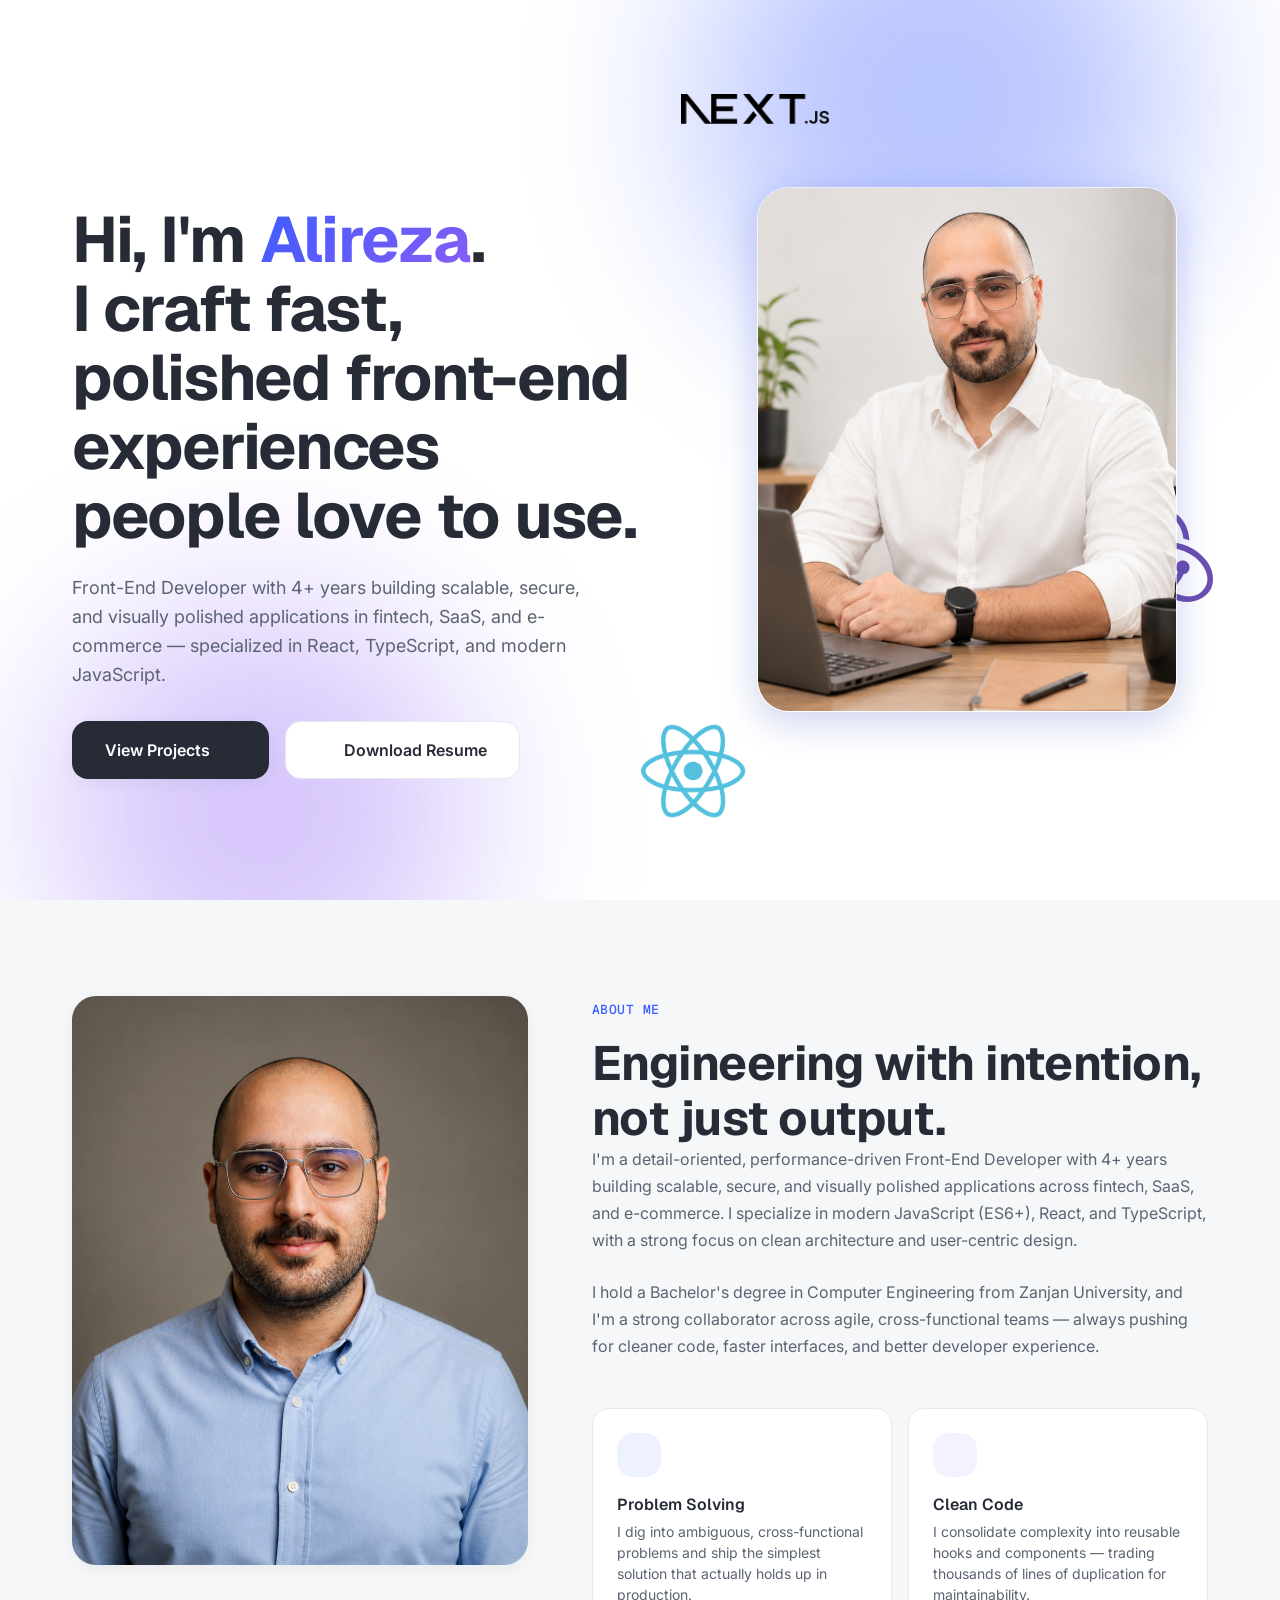
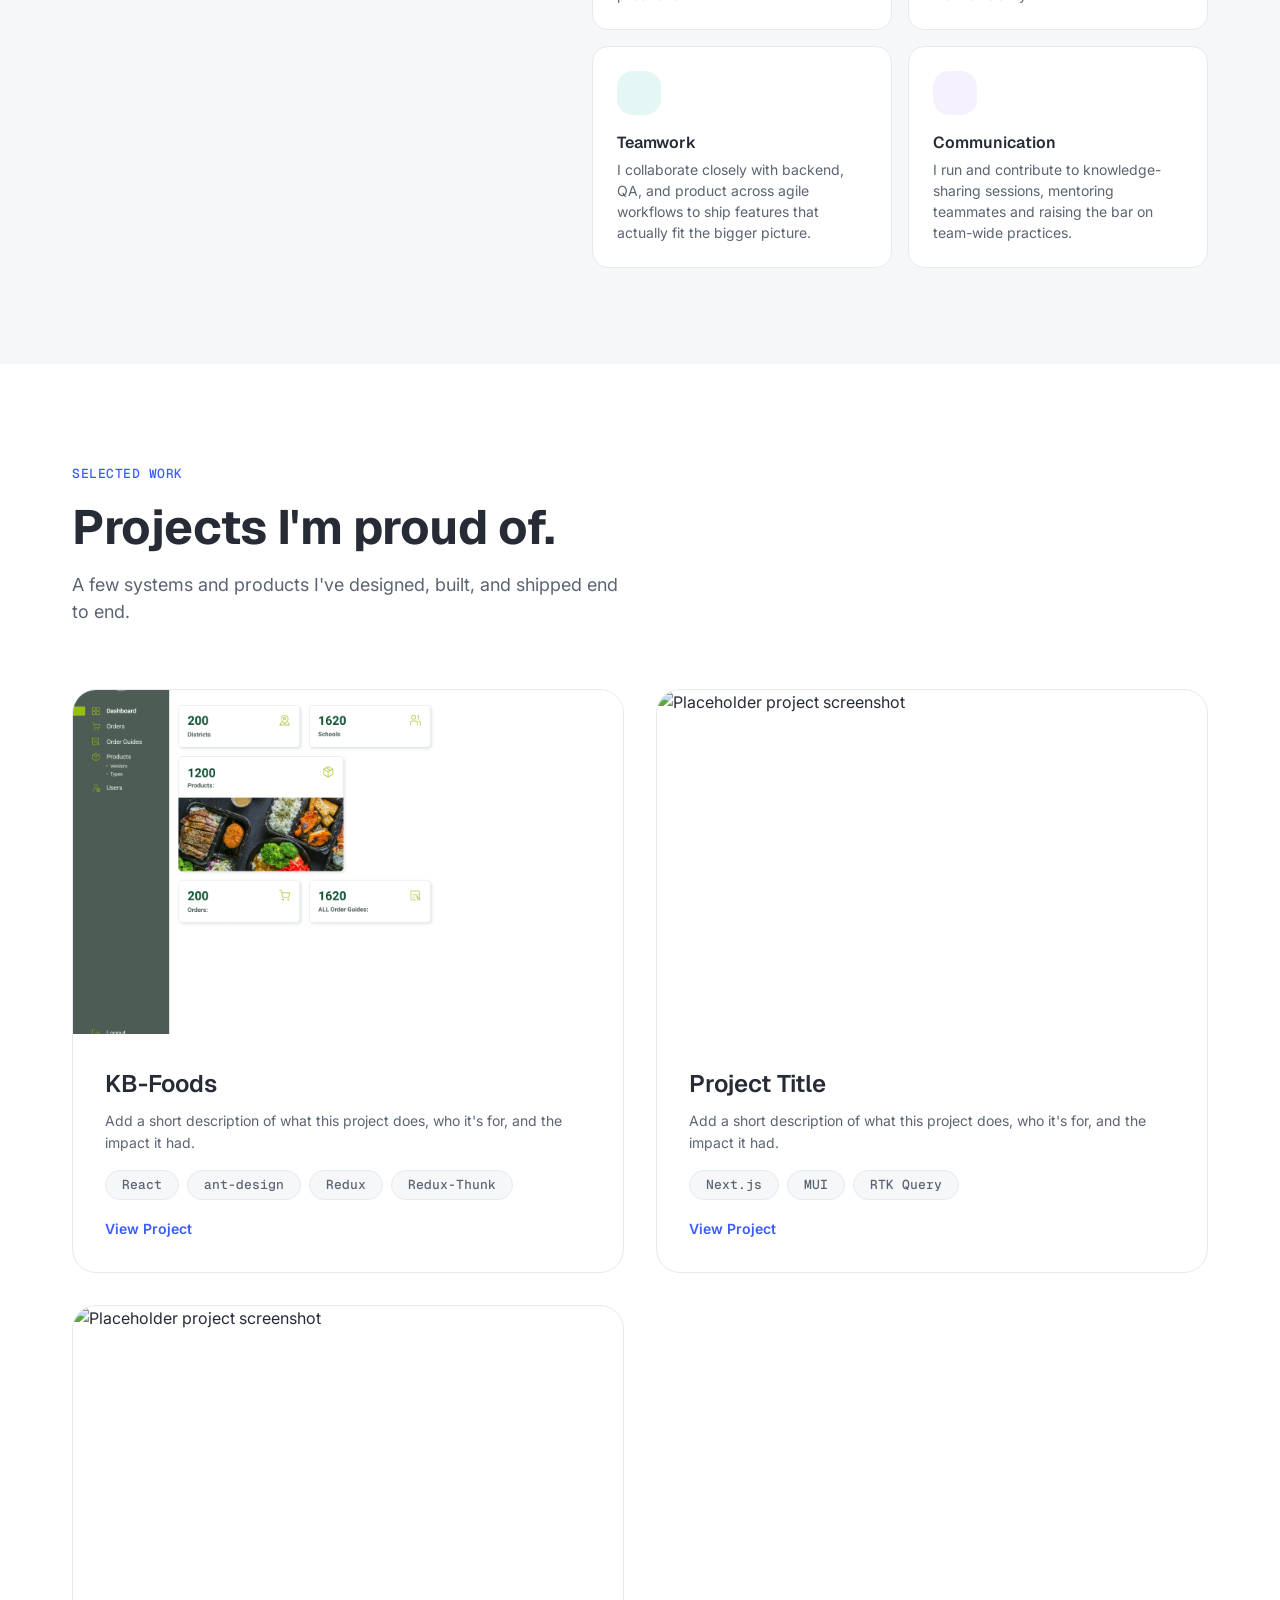
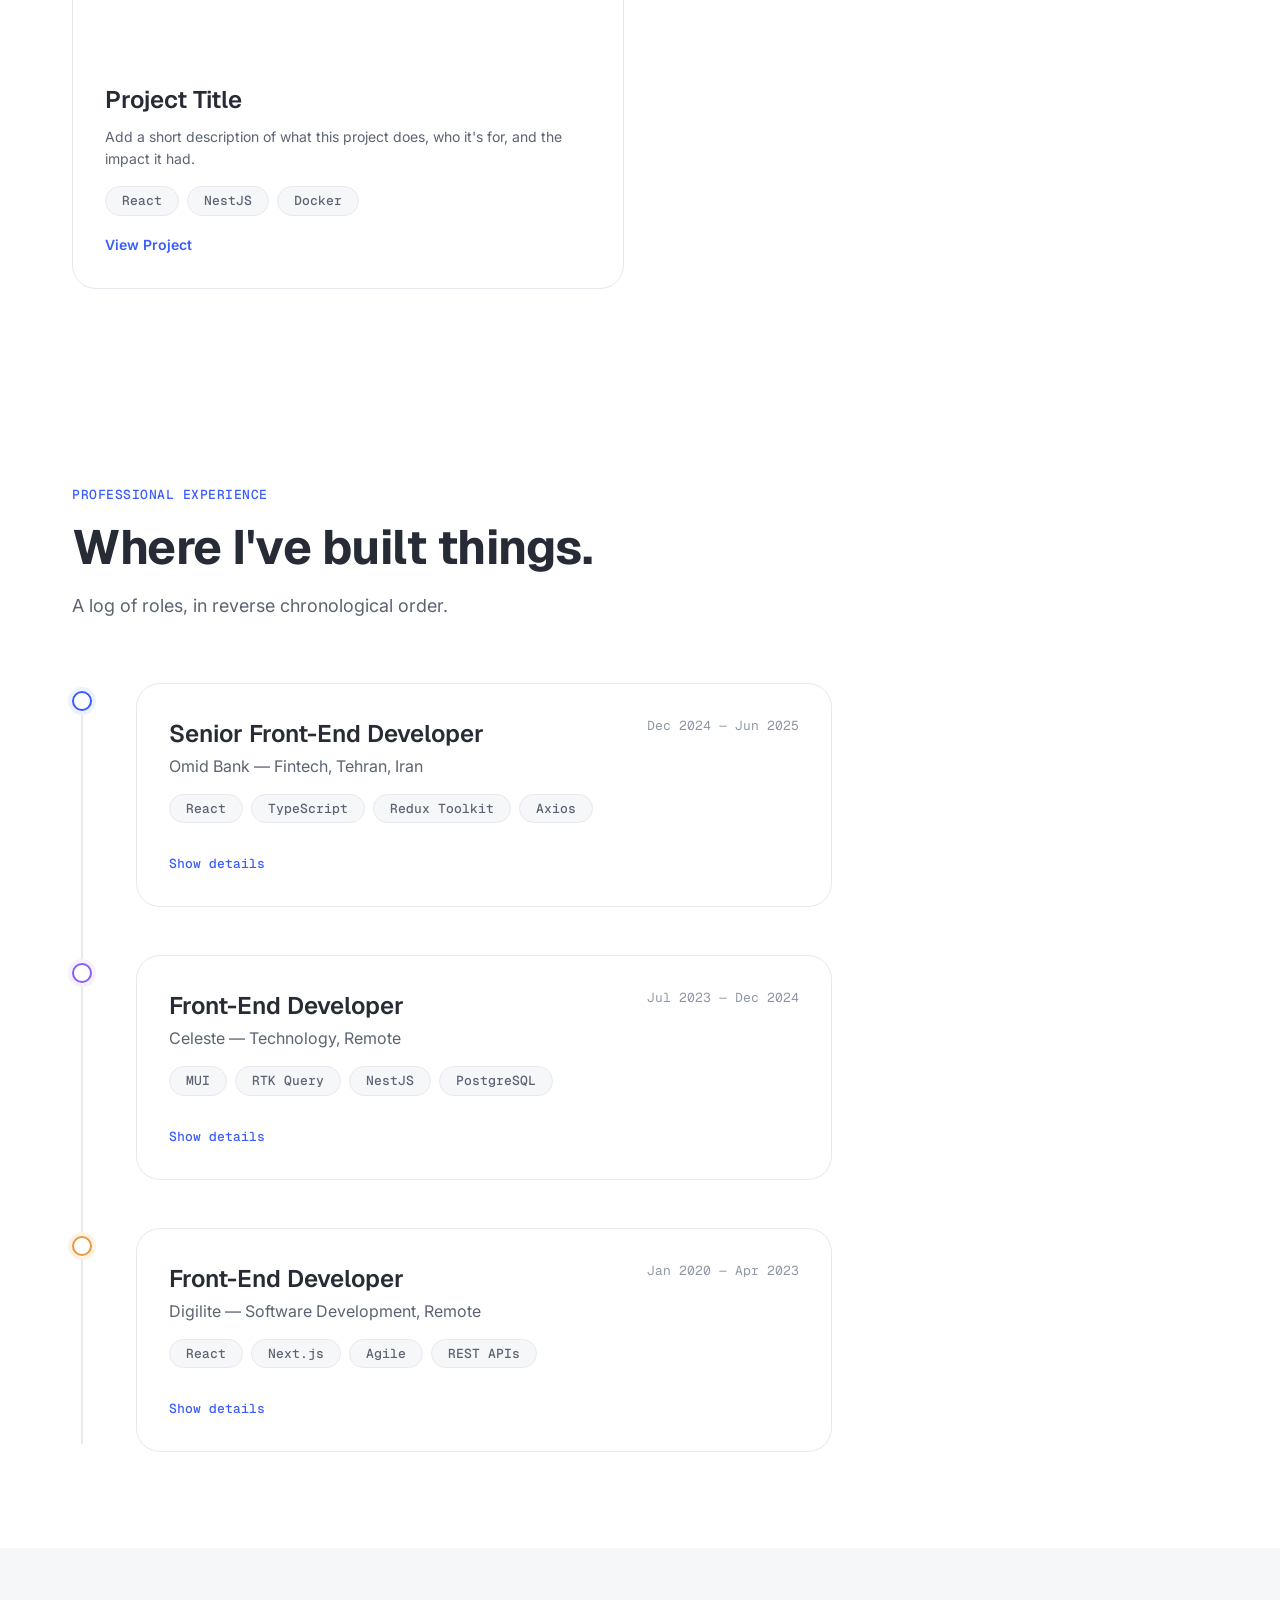
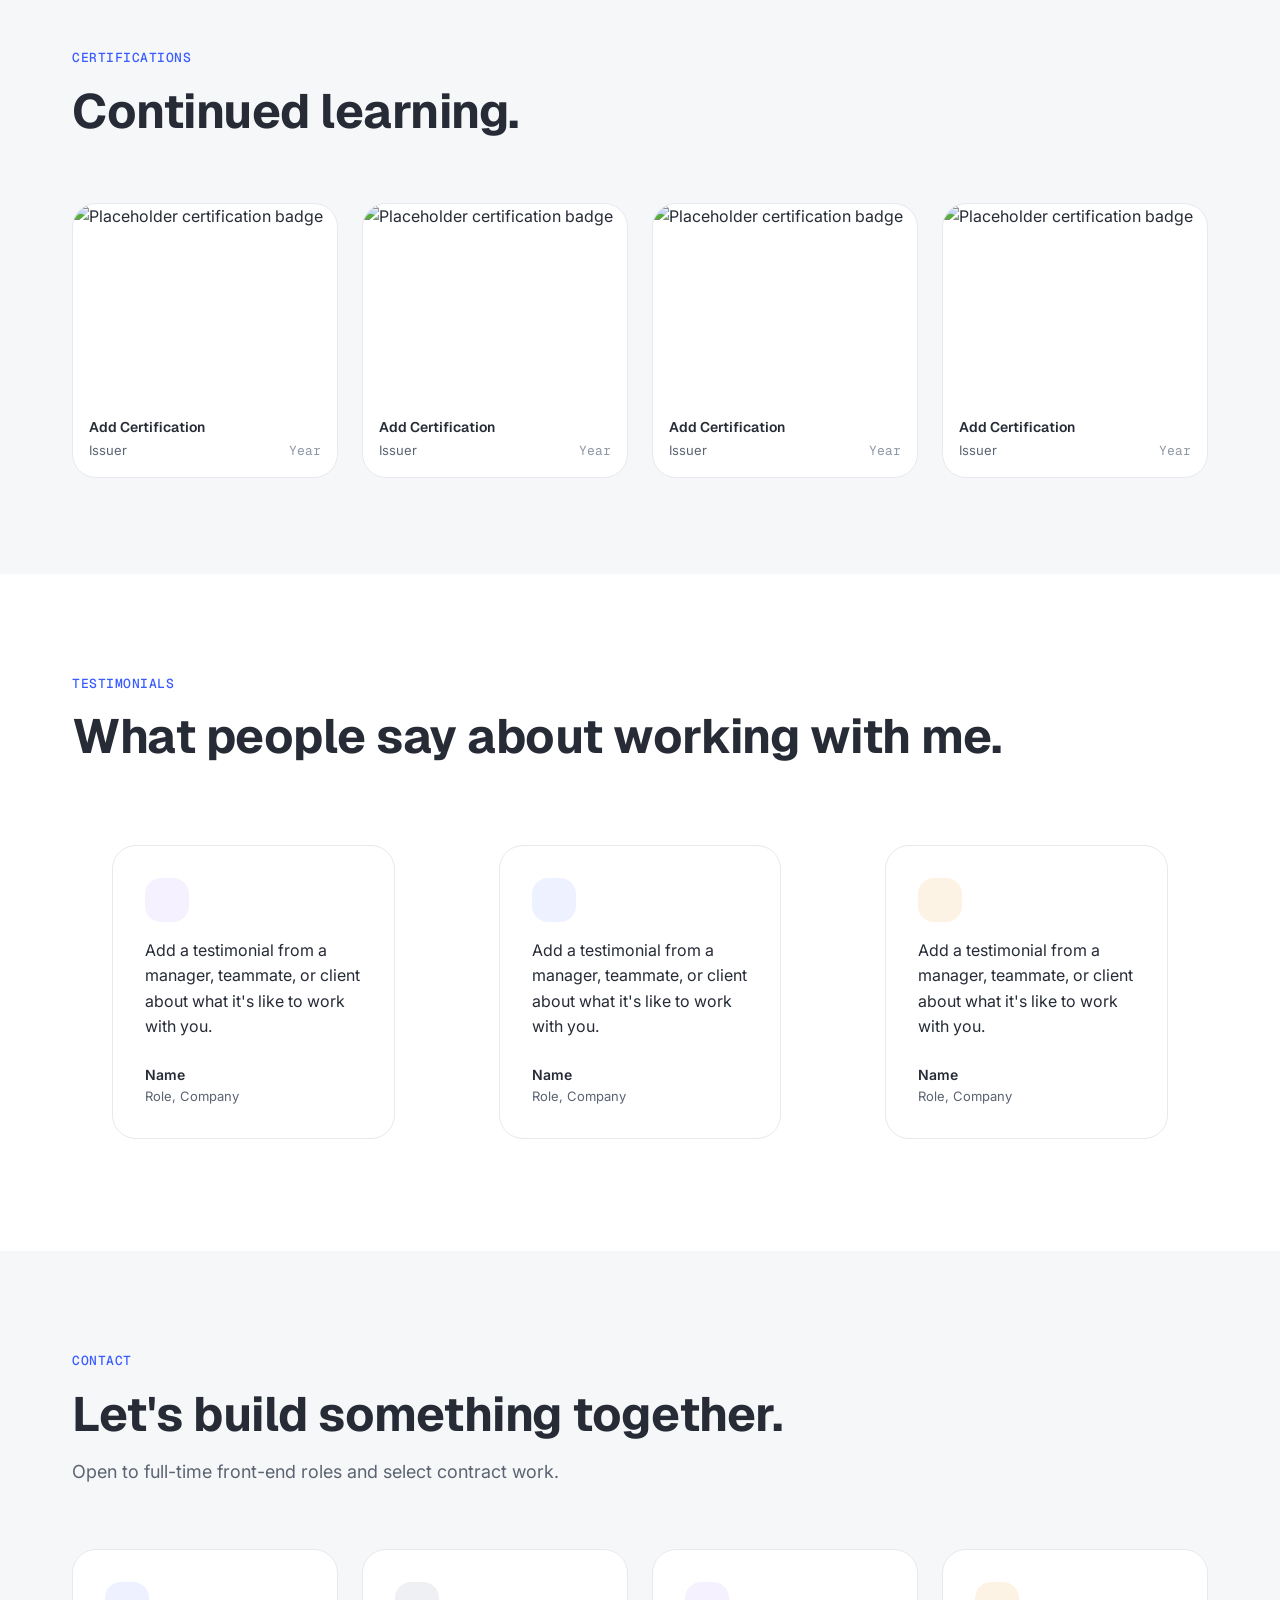
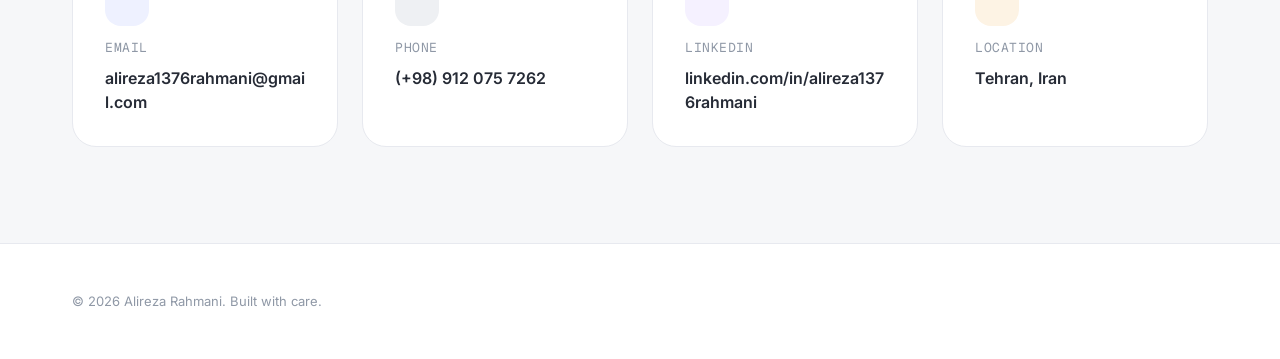
==== commit 01e557bd: "link the project page to index page add new photo remove second photo for mobile" ====
--- a/index.html
+++ b/index.html
@@ -36,10 +36,11 @@
 
 				<div class="container hero__container">
 					<div class="hero__content reveal">
-						<span class="badge badge--status">
+						<!-- <span class="badge badge--status">
 							<span class="badge__dot" aria-hidden="true"></span>
 							Available for new roles
-						</span>
+						</span> -->
+						<div style="height: 60px"></div>
 
 						<h1 class="hero__title">
 							Hi, I'm <span class="hero__name">Alireza</span>.<br />
@@ -79,7 +80,7 @@
 				<div class="container">
 					<div class="about__grid">
 						<div class="about__media reveal">
-							<img src="./assets/portrait.jpg" alt="Alireza Rahmani working at a desk" />
+							<img src="./assets/second-me.png" alt="Alireza Rahmani working at a desk" />
 						</div>
 
 						<div class="about__content reveal">
@@ -166,22 +167,20 @@
 					<div class="projects-grid">
 						<article class="project-card accent-bar accent-bar--blue reveal">
 							<div class="project-card__media">
-								<img
-									src="https://placehold.co/800x500/EEF1FF/3A5CFF?text=Project+1"
-									alt="Placeholder project screenshot"
-								/>
+								<img src="./assets/projects/kb-food/Admin user_ Dashboard.png" alt="Placeholder project screenshot" />
 							</div>
 							<div class="project-card__body">
-								<h3 class="project-card__title">Project Title</h3>
+								<h3 class="project-card__title">KB-Foods</h3>
 								<p class="project-card__text">
 									Add a short description of what this project does, who it's for, and the impact it had.
 								</p>
 								<ul class="badge-list">
 									<li class="badge badge--tag">React</li>
-									<li class="badge badge--tag">TypeScript</li>
-									<li class="badge badge--tag">Redux Toolkit</li>
+									<li class="badge badge--tag">ant-design</li>
+									<li class="badge badge--tag">Redux</li>
+									<li class="badge badge--tag">Redux-Thunk</li>
 								</ul>
-								<a href="#" class="project-card__link"
+								<a href="./projects/kb-food.html" class="project-card__link"
 									>View Project <i data-lucide="arrow-right" aria-hidden="true"></i
 								></a>
 							</div>
--- a/style.css
+++ b/style.css
@@ -435,7 +435,7 @@
 }
 @media (max-width: 1024px) {
   .about__grid {
-    grid-template-columns: 1fr;
+    display: none;
   }
 }
 .about__media img {
